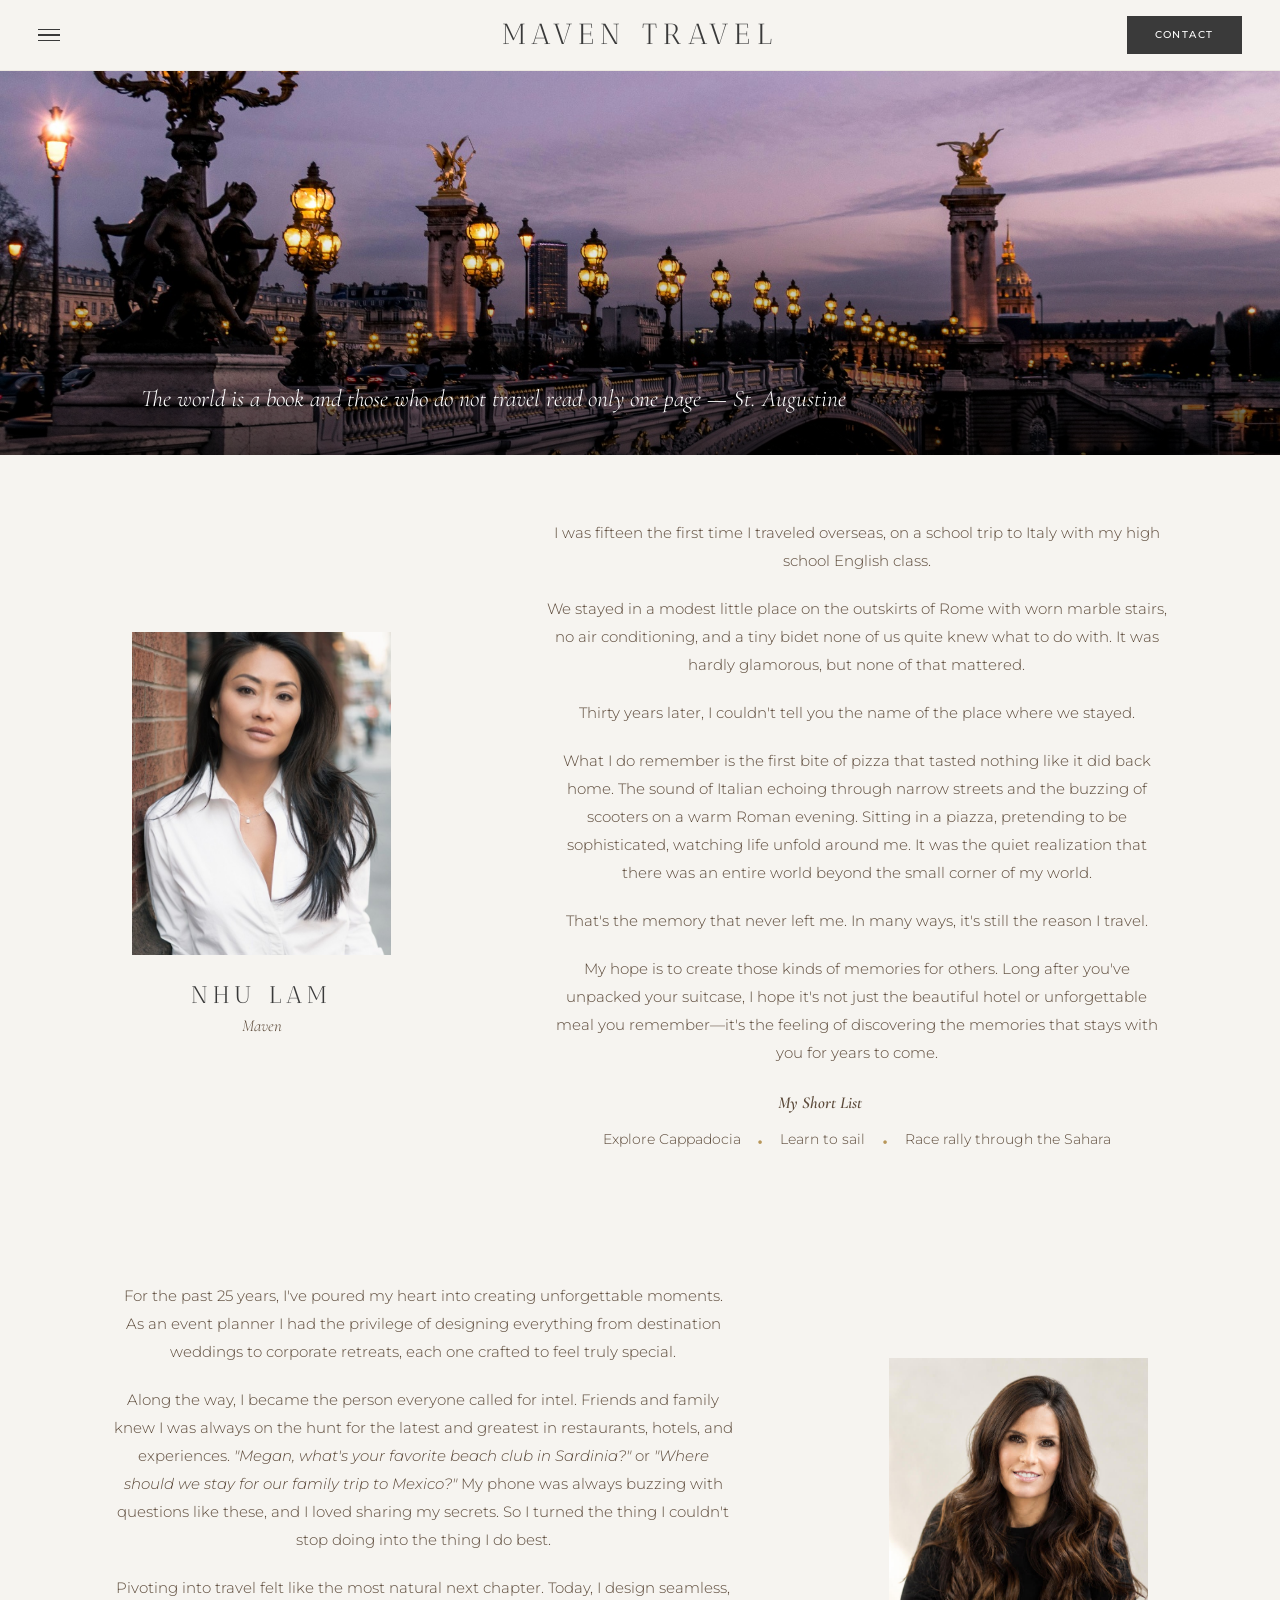
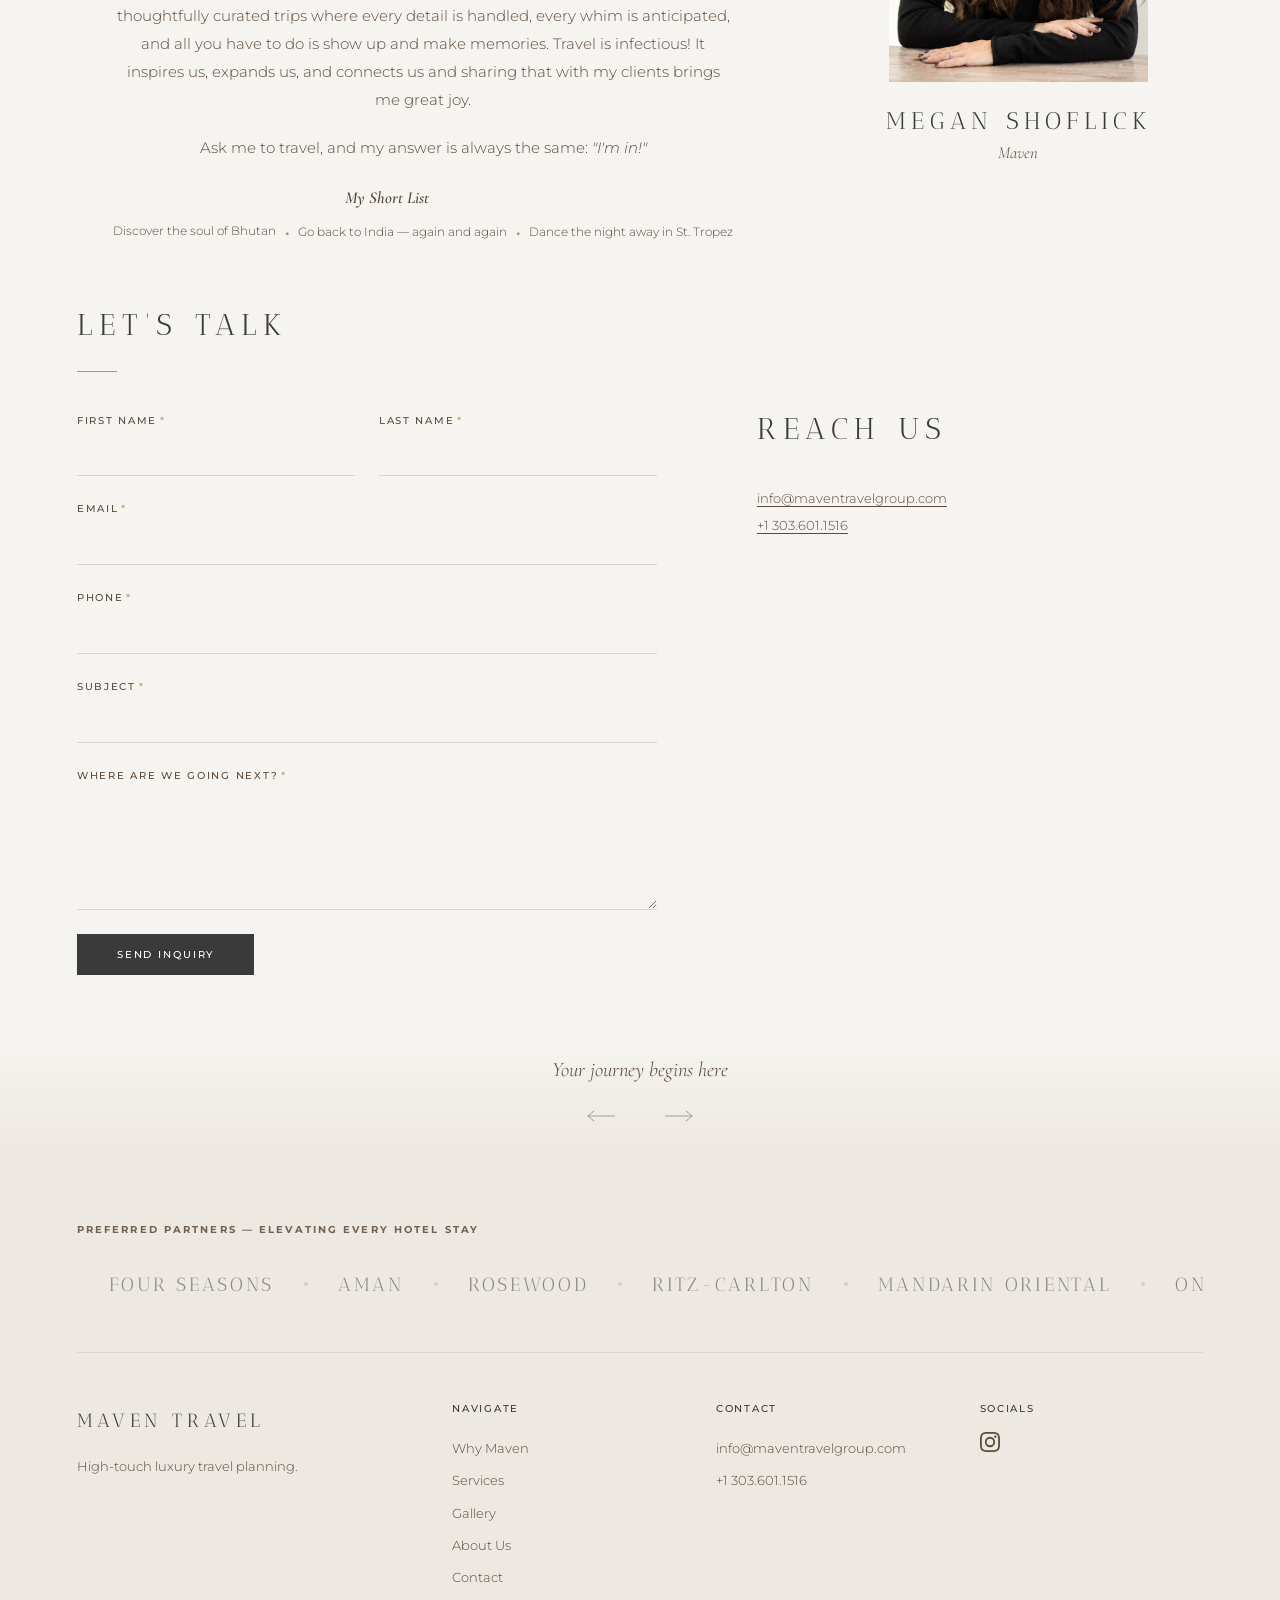
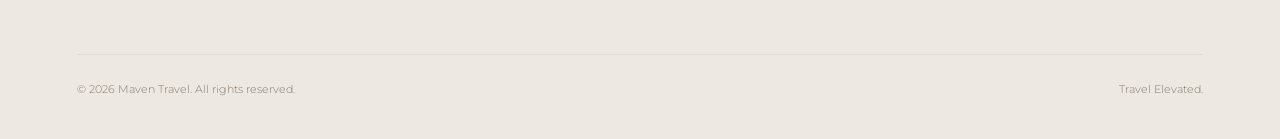
==== about.html @ 1e4d846e "Phone: drop the period after +1 (country code takes no dot): '+1 303.601.1516' Co-Authored-By: Claud" ====
<!DOCTYPE html>
<html lang="en">
<head>
    <meta charset="UTF-8">
    <meta name="viewport" content="width=device-width, initial-scale=1.0">
    <script>document.documentElement.classList.add('has-js');</script>
    <title>The Mavens Behind the Magic — Maven Travel</title>
    <meta name="description" content="Meet Nhu and Megan — the passionate travel advisors behind Maven Travel.">
    <link rel="preconnect" href="https://fonts.googleapis.com">
    <link rel="preconnect" href="https://fonts.gstatic.com" crossorigin>
    <link href="https://fonts.googleapis.com/css2?family=Antic+Didone&family=Cormorant+Garamond:ital,wght@0,300;0,400;0,500;1,300;1,400;1,600&family=Montserrat:wght@300;400;500&display=swap" rel="stylesheet">
    <link rel="stylesheet" href="assets/css/style.css">
</head>
<body>

    <!-- Header -->
    <header class="header">
        <div class="header__inner">
            <div class="header__left">
                <div class="header__menu-btn">
                    <div class="header__hamburger"><span></span><span></span><span></span></div>
                </div>
            </div>
            <a href="index.html" class="header__logo">Maven Travel</a>
            <div class="header__right">
                <a href="#contact" class="header__cta">Contact</a>
            </div>
        </div>
    </header>

    <!-- Nav Overlay -->
    <div class="nav-overlay">
        <div class="nav-overlay__panel">
            <button class="nav-overlay__close"><span>Close</span><span class="nav-overlay__close-x">&times;</span></button>
            <nav>
                <ul class="nav-overlay__list">
                    <li><a href="index.html" class="nav-overlay__link">Home</a></li>
                    <li><a href="why-maven.html" class="nav-overlay__link">Why Maven</a></li>
                    <li><a href="services.html" class="nav-overlay__link">Services</a></li>
                    <li><a href="experiences.html" class="nav-overlay__link">Gallery</a></li>
                    <li><a href="about.html" class="nav-overlay__link">About Us</a></li>
                </ul>
            </nav>
        </div>
    </div>

    <main>

        <!-- Hero -->
        <section class="hero hero--cover hero--oneline">
            <div class="hero__media">
                <img src="assets/images/paris-pont-alexandre.jpg" alt="Pont Alexandre III and its golden lamps over the Seine at dusk, Paris">
            </div>
            <div class="hero__text">
                <p class="hero__subtitle" data-reveal>The world is a book and those who do not travel read only one page — St. Augustine</p>
            </div>
        </section>

        <!-- Nhu -->
        <section class="section section--pt-tight section--pb-0">
            <div class="container">
                <div class="profile reveal">
                    <div class="profile__col">
                        <div class="profile__media">
                            <div class="profile__image">
                                <img src="assets/images/nhu-headshot.jpg" alt="Nhu Lam — Maven Travel Advisor">
                            </div>
                        </div>
                        <h2 class="profile__name">Nhu Lam</h2>
                        <p class="profile__role">Maven</p>
                    </div>
                    <div>
                        <p class="profile__bio">I was fifteen the first time I traveled overseas, on a school trip to Italy with my high school English class.</p>
                        <p class="profile__bio">We stayed in a modest little place on the outskirts of Rome with worn marble stairs, no air conditioning, and a tiny bidet none of us quite knew what to do with. It was hardly glamorous, but none of that mattered.</p>
                        <p class="profile__bio">Thirty years later, I couldn't tell you the name of the place where we stayed.</p>
                        <p class="profile__bio">What I do remember is the first bite of pizza that tasted nothing like it did back home. The sound of Italian echoing through narrow streets and the buzzing of scooters on a warm Roman evening. Sitting in a piazza, pretending to be sophisticated, watching life unfold around me. It was the quiet realization that there was an entire world beyond the small corner of my world.</p>
                        <p class="profile__bio">That's the memory that never left me. In many ways, it's still the reason I travel.</p>
                        <p class="profile__bio">My hope is to create those kinds of memories for others. Long after you've unpacked your suitcase, I hope it's not just the beautiful hotel or unforgettable meal you remember—it's the feeling of discovering the memories that stays with you for years to come.</p>
                        <p class="profile__bucket-title">My Short List</p>
                        <ul class="profile__bucket">
                            <li>Explore Cappadocia</li>
                            <li>Learn to sail</li>
                            <li>Race rally through the Sahara</li>
                        </ul>
                    </div>
                </div>
            </div>
        </section>

        <!-- Megan -->
        <section class="section section--pb-0" style="padding-top: clamp(80px, 10vw, 130px);">
            <div class="container">
                <div class="profile profile--reverse reveal">
                    <div class="profile__col">
                        <div class="profile__media">
                            <div class="profile__image">
                                <img src="assets/images/megan-headshot.jpg" alt="Megan Shoflick — Maven Travel Advisor">
                            </div>
                        </div>
                        <h2 class="profile__name">Megan Shoflick</h2>
                        <p class="profile__role">Maven</p>
                    </div>
                    <div>
                        <p class="profile__bio">For the past 25 years, I've poured my heart into creating unforgettable moments. As an event planner I had the privilege of designing everything from destination weddings to corporate retreats, each one crafted to feel truly special.</p>
                        <p class="profile__bio">Along the way, I became the person everyone called for intel. Friends and family knew I was always on the hunt for the latest and greatest in restaurants, hotels, and experiences. <em>"Megan, what's your favorite beach club in Sardinia?"</em> or <em>"Where should we stay for our family trip to Mexico?"</em> My phone was always buzzing with questions like these, and I loved sharing my secrets. So I turned the thing I couldn't stop doing into the thing I do best.</p>
                        <p class="profile__bio">Pivoting into travel felt like the most natural next chapter. Today, I design seamless, thoughtfully curated trips where every detail is handled, every whim is anticipated, and all you have to do is show up and make memories. Travel is infectious! It inspires us, expands us, and connects us and sharing that with my clients brings me great joy.</p>
                        <p class="profile__bio">Ask me to travel, and my answer is always the same: <em>"I'm in!"</em></p>
                        <p class="profile__bucket-title">My Short List</p>
                        <ul class="profile__bucket">
                            <li>Discover the soul of Bhutan</li>
                            <li>Go back to India — again and again</li>
                            <li>Dance the night away in St. Tropez</li>
                        </ul>
                    </div>
                </div>
            </div>
        </section>

        <!-- Contact — merged in from the former contact page -->
        <section class="section section--pt-tight section--pb-tight" id="contact">
            <div class="container">
                <div class="reveal mb-lg">
                    <h2 class="mb-md">Let's Talk</h2>
                    <div class="gold-bar"></div>
                </div>
                <div class="contact-layout">

                    <!-- Form -->
                    <div class="reveal">
                        <form class="form" action="https://formsubmit.co/info@maventravelgroup.com" method="POST">
                            <input type="hidden" name="_subject" value="New inquiry from maventravelgroup.com">
                            <input type="hidden" name="_template" value="table">
                            <input type="hidden" name="_captcha" value="false">
                            <input type="text" name="_honey" tabindex="-1" autocomplete="off" aria-hidden="true" style="display:none">
                            <div class="form__row">
                                <div class="form__group">
                                    <label class="form__label" for="firstName">First Name</label>
                                    <input class="form__input" type="text" id="firstName" name="firstName" required>
                                </div>
                                <div class="form__group">
                                    <label class="form__label" for="lastName">Last Name</label>
                                    <input class="form__input" type="text" id="lastName" name="lastName" required>
                                </div>
                            </div>
                            <div class="form__group">
                                <label class="form__label" for="email">Email</label>
                                <input class="form__input" type="email" id="email" name="email" required>
                            </div>
                            <div class="form__group">
                                <label class="form__label" for="phone">Phone</label>
                                <input class="form__input" type="tel" id="phone" name="phone" required>
                            </div>
                            <div class="form__group">
                                <label class="form__label" for="destination">Subject</label>
                                <input class="form__input" type="text" id="destination" name="destination" required>
                            </div>
                            <div class="form__group">
                                <label class="form__label" for="message">Where are we going next?</label>
                                <textarea class="form__textarea" id="message" name="message" rows="5" required></textarea>
                            </div>
                            <div>
                                <button type="submit" class="btn">Send Inquiry</button>
                            </div>
                        </form>
                    </div>

                    <!-- Contact Info -->
                    <div class="reveal reveal-d2">
                        <h2 class="mb-lg">Reach us</h2>

                        <div class="contact-person">
                            <p class="contact-person__detail"><a href="mailto:info@maventravelgroup.com">info@maventravelgroup.com</a></p>
                            <p class="contact-person__detail"><a href="tel:+13036011516">+1 303.601.1516</a></p>
                        </div>

                    </div>

                </div>
            </div>
        </section>

        <!-- Outro — Megan's quote as the sign-off, blended into the footer -->
        <section class="outro">
            <div class="container">
                <p class="elevated-quote reveal">Your journey begins here</p>
                <div class="page-nav">
                    <a href="experiences.html" class="prev-page" aria-label="Back to the Gallery">
                        <svg viewBox="0 0 48 24" fill="none" stroke="currentColor" stroke-width="1.25" stroke-linecap="round" stroke-linejoin="round" aria-hidden="true"><line x1="9" y1="12" x2="46" y2="12"></line><polyline points="17 5 8 12 17 19"></polyline></svg>
                    </a>
                    <a href="index.html" class="next-page" aria-label="Continue to Home">
                        <svg viewBox="0 0 48 24" fill="none" stroke="currentColor" stroke-width="1.25" stroke-linecap="round" stroke-linejoin="round" aria-hidden="true"><line x1="2" y1="12" x2="39" y2="12"></line><polyline points="31 5 40 12 31 19"></polyline></svg>
                    </a>
                </div>
            </div>
        </section>

    </main>

    <!-- Footer -->
    <footer class="footer">
        <div class="container">
            <div class="footer__partners">
                <p class="footer__partners-title">Preferred Partners — Elevating Every Hotel Stay</p>
                <div class="marquee">
                    <div class="marquee__item">Four Seasons</div>
                    <div class="marquee__item">Aman</div>
                    <div class="marquee__item">Rosewood</div>
                    <div class="marquee__item">Ritz-Carlton</div>
                    <div class="marquee__item">Mandarin Oriental</div>
                    <div class="marquee__item">One&amp;Only</div>
                    <div class="marquee__item">St. Regis</div>
                    <div class="marquee__item">Park Hyatt</div>
                    <div class="marquee__item">Belmond</div>
                    <div class="marquee__item">Six Senses</div>
                    <div class="marquee__item">Auberge</div>
                    <div class="marquee__item">Waldorf Astoria</div>
                </div>
            </div>
            <div class="footer__columns">
                <div>
                    <div class="footer__brand">Maven Travel</div>
                    <p class="footer__tagline">High-touch luxury travel planning.</p>
                </div>
                <div>
                    <h4 class="footer__col-title">Navigate</h4>
                    <a href="why-maven.html" class="footer__link">Why Maven</a>
                    <a href="services.html" class="footer__link">Services</a>
                    <a href="experiences.html" class="footer__link">Gallery</a>
                    <a href="about.html" class="footer__link">About Us</a>
                    <a href="#contact" class="footer__link">Contact</a>
                </div>
                <div>
                    <h4 class="footer__col-title">Contact</h4>
                    <a href="mailto:info@maventravelgroup.com" class="footer__link">info@maventravelgroup.com</a>
                    <a href="tel:+13036011516" class="footer__link">+1 303.601.1516</a>
                </div>
                <div>
                    <h4 class="footer__col-title">Socials</h4>
                    <div class="footer__socials">
                        <a href="https://www.instagram.com/somewhere_nhu/" class="footer__social" aria-label="Instagram" target="_blank" rel="noopener">
                            <svg viewBox="0 0 24 24" aria-hidden="true"><path d="M12 2.163c3.204 0 3.584.012 4.85.07 3.252.148 4.771 1.691 4.919 4.919.058 1.265.069 1.645.069 4.849 0 3.205-.012 3.584-.069 4.849-.149 3.225-1.664 4.771-4.919 4.919-1.266.058-1.644.07-4.85.07-3.204 0-3.584-.012-4.849-.07-3.26-.149-4.771-1.699-4.919-4.92-.058-1.265-.07-1.644-.07-4.849 0-3.204.013-3.583.07-4.849.149-3.227 1.664-4.771 4.919-4.919 1.266-.057 1.645-.069 4.849-.069zm0-2.163C8.741 0 8.332.014 7.052.072 2.695.272.273 2.69.073 7.052.014 8.333 0 8.741 0 12c0 3.259.014 3.668.072 4.948.2 4.358 2.618 6.78 6.98 6.98C8.333 23.986 8.741 24 12 24c3.259 0 3.668-.014 4.948-.072 4.354-.2 6.782-2.618 6.979-6.98.059-1.28.073-1.689.073-4.948 0-3.259-.014-3.667-.072-4.947-.196-4.354-2.617-6.78-6.979-6.98C15.668.014 15.259 0 12 0zm0 5.838a6.162 6.162 0 100 12.324 6.162 6.162 0 000-12.324zM12 16a4 4 0 110-8 4 4 0 010 8zm6.406-11.845a1.44 1.44 0 100 2.881 1.44 1.44 0 000-2.881z"/></svg>
                        </a>
                    </div>
                </div>
            </div>
            <div class="footer__bottom">
                <span>&copy; 2026 Maven Travel. All rights reserved.</span>
                <span>Travel Elevated.</span>
            </div>
        </div>
    </footer>

    <script src="assets/js/main.js"></script>
</body>
</html>
---- assets/css/style.css ----
/* ============================================
   MAVEN TRAVEL — Design System
   Aman-inspired editorial luxury
   ============================================ */

/* ----- Custom Properties ----- */

:root {
    --white:       #FFFFFF;
    --cream:       #F6F4F0;
    --beige:       #EDE8E1;
    --beige-dark:  #DDD5C8;
    --brown:       #5C4A3A;
    --dark-brown:  #3E2723;
    --deep-navy:   #1B2433;
    --black:       #3A3A3A;
    --gold:        #B8975A;
    --gold-light:  #D4B978;

    --font-display: 'Antic Didone', 'Didot', 'Georgia', serif;
    --font-heading: 'Cormorant Garamond', 'Georgia', serif;
    --font-body:    'Montserrat', 'Helvetica Neue', sans-serif;

    --container:        1200px;
    --container-narrow: 780px;
    --section-pad:      130px;

    --ease:      0.4s cubic-bezier(0.25, 0.1, 0.25, 1);
    --ease-slow: 0.8s cubic-bezier(0.25, 0.1, 0.25, 1);
}

/* ----- Reset ----- */

*, *::before, *::after { margin: 0; padding: 0; box-sizing: border-box; }

html {
    scroll-behavior: smooth;
    -webkit-font-smoothing: antialiased;
    -moz-osx-font-smoothing: grayscale;
}

body {
    font-family: var(--font-body);
    font-weight: 300;
    font-size: clamp(15px, 0.4vw + 10px, 17px);
    line-height: 1.85;
    color: var(--brown);
    background: var(--cream);
    overflow-x: hidden;
}

img  { max-width: 100%; height: auto; display: block; }
a    { text-decoration: none; color: inherit; }
ul, ol { list-style: none; }
button { font-family: inherit; cursor: pointer; border: none; background: none; }

/* ----- Typography ----- */

/* Headings are styled to match the MAVEN TRAVEL logo exactly: the display
   face (Antic Didone), weight 400, uppercase, and the logo's 0.22em tracking.
   This is the one shared stylesheet, so it applies on every page. */
h1, h2, h3, h4 {
    font-family: var(--font-display);
    font-weight: 400;
    line-height: 1.15;
    color: var(--black);
    text-transform: uppercase;
    letter-spacing: 0.22em;
}

h1 { font-size: clamp(2.6rem, 5vw, 4.5rem); }
h2 { font-size: clamp(1.6rem, 2.35vw, 2.1rem); }
h3 { font-size: clamp(1.3rem, 2vw, 1.7rem); }

h4 {
    font-family: var(--font-body);
    font-size: 0.65rem;
    font-weight: 400;
    letter-spacing: 0.22em;
    text-transform: uppercase;
    color: var(--brown);
}

p { max-width: 620px; }

/* ----- Links & Buttons ----- */

/* Aman-style text link with underline */
.link {
    font-family: var(--font-body);
    font-size: 0.8rem;
    font-weight: 400;
    color: var(--brown);
    text-decoration: underline;
    text-underline-offset: 4px;
    text-decoration-thickness: 1px;
    transition: color var(--ease);
}

.link:hover { color: var(--black); }

/* Filled button (Reserve / Contact style) */
.btn {
    display: inline-block;
    font-family: var(--font-body);
    font-size: 0.65rem;
    font-weight: 500;
    letter-spacing: 0.18em;
    text-transform: uppercase;
    padding: 14px 40px;
    background: var(--black);
    color: var(--white);
    transition: background var(--ease);
}

.btn:hover { background: var(--dark-brown); }

/* Outlined variant */
.btn--outline {
    background: transparent;
    color: var(--black);
    border: 1px solid var(--black);
}

.btn--outline:hover {
    background: var(--black);
    color: var(--white);
}

/* ----- Layout ----- */

.container {
    width: 88%;
    max-width: var(--container);
    margin: 0 auto;
}

.container--narrow {
    max-width: var(--container-narrow);
}

.section {
    padding: var(--section-pad) 0;
}

/* Tighten the gap when two sections should read as one grouped block */
.section--pb-tight { padding-bottom: 64px; }
.section--pt-tight { padding-top: 64px; }
.section--pb-0 { padding-bottom: 0; }

/* Beige-backed section for layering depth */
.section--beige {
    background: var(--beige);
}

/* White-backed section for contrast against cream */
.section--white {
    background: var(--white);
}

.text-center { text-align: center; }
.mx-auto     { margin-left: auto; margin-right: auto; }

/* ----- Section Dividers (Aman-style thin line + label) ----- */

.divider-label {
    display: flex;
    align-items: center;
    gap: 24px;
    padding: 50px 0;
}

.divider-label::before,
.divider-label::after {
    content: '';
    flex: 1;
    height: 1px;
    background: var(--beige-dark);
}

.divider-label span {
    font-family: var(--font-body);
    font-size: 0.6rem;
    font-weight: 400;
    letter-spacing: 0.25em;
    text-transform: uppercase;
    color: var(--brown);
    white-space: nowrap;
}

/* Simple thin line */
.divider-line {
    border: none;
    height: 1px;
    background: var(--beige-dark);
    margin: 0;
}

/* Small gold accent bar */
.gold-bar {
    width: 40px;
    height: 1px;
    background: var(--gold);
    margin: 28px 0;
}

.gold-bar--center {
    margin-left: auto;
    margin-right: auto;
}

/* ----- Header (Aman-style: centered logo, hamburger left, CTA right) ----- */

.header {
    position: sticky;
    top: 0;
    z-index: 1000;
    background: var(--cream);
    border-bottom: 1px solid var(--beige);
    padding: 0;
}

.header__inner {
    display: flex;
    align-items: center;
    justify-content: space-between;
    width: 94%;
    max-width: 1400px;
    margin: 0 auto;
    height: 70px;
}

.header__left {
    display: flex;
    align-items: center;
    gap: 14px;
    flex: 1;
}

.header__menu-btn {
    display: flex;
    align-items: center;
    gap: 10px;
    cursor: pointer;
    padding: 8px 0;
}

.header__hamburger {
    display: flex;
    flex-direction: column;
    gap: 4px;
    width: 22px;
}

.header__hamburger span {
    height: 1.5px;
    width: 100%;
    background: var(--black);
    transition: var(--ease);
}


.header__logo {
    font-family: var(--font-display);
    font-size: clamp(0.9rem, 2.4vw, 1.8rem);
    font-weight: 400;
    letter-spacing: 0.22em;
    text-transform: uppercase;
    color: var(--black);
    text-align: center;
    white-space: nowrap;
    flex: 1;
}

.header__right {
    display: flex;
    align-items: center;
    justify-content: flex-end;
    gap: 20px;
    flex: 1;
}

.header__cta {
    font-size: 0.6rem;
    font-weight: 500;
    letter-spacing: 0.15em;
    text-transform: uppercase;
    padding: 10px 28px;
    background: var(--black);
    color: var(--white);
    transition: background var(--ease);
}

.header__cta:hover { background: var(--dark-brown); }

/* Side-panel navigation (Aman-style) */
.nav-overlay {
    position: fixed;
    inset: 0;
    z-index: 999;
    visibility: hidden;
}

/* Dimmed backdrop */
.nav-overlay::before {
    content: '';
    position: absolute;
    inset: 0;
    background: rgba(0, 0, 0, 0.3);
    opacity: 0;
    transition: opacity 0.5s ease;
}

.nav-overlay--open::before {
    opacity: 1;
}

.nav-overlay--open {
    visibility: visible;
}

/* The panel itself */
.nav-overlay__panel {
    position: absolute;
    top: 0;
    left: 0;
    width: 480px;
    max-width: 85vw;
    height: 100%;
    background: var(--white);
    padding: 80px 60px 60px;
    display: flex;
    flex-direction: column;
    justify-content: center;
    transform: translateX(-100%);
    transition: transform 0.5s cubic-bezier(0.25, 0.1, 0.25, 1);
    overflow-y: auto;
}

.nav-overlay--open .nav-overlay__panel {
    transform: translateX(0);
}

.nav-overlay__close {
    position: absolute;
    top: 28px;
    right: 32px;
    font-size: 0.7rem;
    font-weight: 400;
    letter-spacing: 0.15em;
    text-transform: uppercase;
    color: var(--brown);
    cursor: pointer;
    display: flex;
    align-items: center;
    gap: 10px;
    z-index: 2;
}

.nav-overlay__close-x {
    font-size: 1.4rem;
    font-weight: 300;
    line-height: 1;
}

.nav-overlay__list {
    text-align: left;
    display: flex;
    flex-direction: column;
    gap: 6px;
}

.nav-overlay__link {
    font-family: var(--font-display);
    font-size: 1.5rem;
    font-weight: 400;
    color: var(--black);
    transition: color var(--ease);
    display: block;
    padding: 8px 0;
}

.nav-overlay__link:hover { color: var(--gold); }

/* ----- Hero (Aman-style: contained image, text below) ----- */

.hero {
    padding: 0;
}

/* Full-bleed: the hero image spans the whole viewport width and butts up
   against the sticky header, no side margins or top gap. The quote overlay
   below keeps its own inset, so the bottom is unchanged. */
.hero__media {
    width: 100%;
    margin: 0;
    overflow: hidden;
    aspect-ratio: 16 / 8;
    background: var(--beige);
}

.hero__media img {
    width: 100%;
    height: 100%;
    object-fit: cover;
    object-position: center;
}

.hero__text {
    text-align: right;
    padding: 50px 5% 30px;
    max-width: 1400px;
    width: 94%;
    margin: 0 auto;
}

.hero__subtitle {
    font-family: var(--font-heading);
    font-size: clamp(1.4rem, 2.5vw, 2rem);
    font-weight: 300;
    font-style: italic;
    color: var(--brown);
    max-width: 600px;
    margin-left: auto;
}

/* Inner page hero — smaller */
.hero--inner .hero__media {
    aspect-ratio: 16 / 6;
}

/* Cover hero — full image with the quote overlaid lower-left.
   Shared format so every page's front image matches the home wave shot. */
.hero--cover {
    position: relative;
}

.hero--cover .hero__media {
    position: relative;
    aspect-ratio: 10 / 3;
}

/* Home wave shot is framed up to crop the lone surfer out of the bottom */
.hero--home .hero__media img {
    object-position: center 15%;
}

/* Home hero background video — fills the frame like the cover image.
   Pulled up slightly so the bottom edge (and any source watermark) crops away. */
.hero__video {
    width: 100%;
    height: 100%;
    object-fit: cover;
    object-position: center 40%;
    display: block;
}

/* "MAVEN" wordmark centered over the video, fading in → holding → fading out
   to reveal the typed quote underneath */
.hero__intro {
    position: absolute;
    inset: 0;
    display: flex;
    align-items: center;
    justify-content: center;
    z-index: 3;
    pointer-events: none;
}

.hero__intro span {
    font-family: var(--font-display);
    color: var(--white);
    font-size: clamp(2.4rem, 9vw, 8rem);
    letter-spacing: 0.34em;
    padding-left: 0.34em;
    text-shadow: 0 2px 40px rgba(0, 0, 0, 0.55);
    animation: hero-intro 2.9s ease forwards;
}

@keyframes hero-intro {
    0%   { opacity: 0; letter-spacing: 0.6em; }
    20%  { opacity: 1; letter-spacing: 0.34em; }
    62%  { opacity: 1; letter-spacing: 0.34em; }
    100% { opacity: 0; letter-spacing: 0.30em; }
}

@media (prefers-reduced-motion: reduce) {
    .hero__intro { display: none; }
}

/* Warm golden grade — harmonizes a cool hero image with the sunset tones below it */
.hero--warm .hero__media img {
    filter: sepia(0.34) saturate(1.22) brightness(1.05) contrast(1.02) hue-rotate(-8deg);
}

.hero--warm .hero__media::before {
    content: '';
    position: absolute;
    inset: 0;
    z-index: 1;
    pointer-events: none;
    background: linear-gradient(to top, rgba(150, 92, 40, 0.30), rgba(214, 158, 96, 0.18));
}

/* Gradient that deepens toward the bottom so the quote rests in a calm,
   darker band instead of competing with a busy image */
.hero--cover .hero__media::after {
    content: '';
    position: absolute;
    inset: 0;
    background: linear-gradient(to top, rgba(0, 0, 0, 0.72) 0%, rgba(0, 0, 0, 0.34) 30%, rgba(0, 0, 0, 0) 62%);
    pointer-events: none;
}

/* Quote overlaid lower-left — italic, no quote marks, like Maven speaking to you */
.hero--cover .hero__text {
    position: absolute;
    left: 50%;
    bottom: 0;
    transform: translateX(-50%);
    width: 88%;
    max-width: var(--container);
    padding: 0 5% 34px;
    text-align: left;
    z-index: 2;
}

.hero--cover .hero__subtitle {
    color: var(--white);
    margin-left: 0;
    text-shadow: 0 1px 18px rgba(0, 0, 0, 0.45);
}

/* Longer quotes that stay on a single line, scaling with the viewport so they
   never wrap (no clamp floor) — wins over the mobile subtitle rule via specificity */
.hero--cover.hero--oneline .hero__subtitle {
    max-width: none;
    white-space: nowrap;
    font-size: min(1.85vw, 1.85rem);
}

/* Hero quote reveal — a wide feathered gradient sweeps across the line once,
   left to right, and the words emerge out of it. No glyphs, no words, no steps:
   the only thing animating is a single mask position, so the motion is calm and
   continuous rather than mechanical.

   The mask image is 3x the element's width. Its left third is opaque, then it
   feathers to transparent over the next 20%. Sliding it from 100% to 0% carries
   that soft edge across the text exactly once — starting fully hidden, ending
   fully opaque.

   width: fit-content is load-bearing. The paragraph is a block, so without it the
   mask would span the full column while the text occupies only part of it, and
   the sweep would finish before it reached the last word.

   The hidden start state is gated on .has-js, set by an inline <head> script
   before first paint — NOT applied by the deferred main.js. If it were added
   later, the browser would paint the full quote and then hide it: the "flash,
   disappear, reappear" seen on every page load. With JS off entirely, .has-js is
   never set, the mask never applies, and the quote simply shows — the right
   fallback. main.js only sets the per-line duration (--reveal-dur) and adds
   .is-revealed to start the sweep. */
.has-js .hero__subtitle[data-reveal] {
    width: fit-content;
    -webkit-mask-image: linear-gradient(90deg, #000 0%, #000 33.333%, rgba(0, 0, 0, 0) 40%, rgba(0, 0, 0, 0) 100%);
            mask-image: linear-gradient(90deg, #000 0%, #000 33.333%, rgba(0, 0, 0, 0) 40%, rgba(0, 0, 0, 0) 100%);
    -webkit-mask-size: 300% 100%;
            mask-size: 300% 100%;
    -webkit-mask-repeat: no-repeat;
            mask-repeat: no-repeat;
    -webkit-mask-position: 100% 0;
            mask-position: 100% 0;
    transition: -webkit-mask-position var(--reveal-dur, 3500ms) linear,
                        mask-position var(--reveal-dur, 3500ms) linear;
}

.has-js .hero__subtitle[data-reveal].is-revealed {
    -webkit-mask-position: 0 0;
            mask-position: 0 0;
}

/* Reduced motion: no sweep — the quote is simply present. */
@media (prefers-reduced-motion: reduce) {
    .has-js .hero__subtitle[data-reveal] {
        -webkit-mask-image: none;
                mask-image: none;
    }
}

/* ----- Content Block (text + image, Aman asymmetric layout) ----- */

.content-block {
    display: grid;
    grid-template-columns: 1fr 1fr;
    gap: 80px;
    align-items: center;
}

.content-block--reverse {
    direction: rtl;
}

.content-block--reverse > * {
    direction: ltr;
}

/* Text column within content block */
.content-block__text h2 { margin-bottom: 16px; }
.content-block__text p  { margin-bottom: 20px; }

.content-block__links {
    display: flex;
    gap: 40px;
    margin-top: 32px;
}

/* ----- Unified Image Frames ----- */

.img-frame {
    overflow: hidden;
    background: var(--beige);
}

.img-frame img {
    width: 100%;
    height: 100%;
    object-fit: cover;
    object-position: center;
    transition: transform var(--ease-slow);
}

.img-frame:hover img { transform: scale(1.03); }

.img-frame--portrait  { aspect-ratio: 3 / 4; }
.img-frame--landscape { aspect-ratio: 4 / 3; }
.img-frame--wide      { aspect-ratio: 16 / 9; }
.img-frame--square    { aspect-ratio: 1 / 1; }

/* ----- Image Row (Aman-style: 2 or 3 equal images in a row) ----- */

.image-row {
    display: grid;
    gap: 20px;
}

.image-row--2 { grid-template-columns: 1fr 1fr; }
.image-row--3 { grid-template-columns: 1fr 1fr 1fr; }

.image-row .img-frame { aspect-ratio: 4 / 5; }

/* ----- Experience Cards (Aman-style: white card on beige) ----- */

.experience-grid {
    display: grid;
    grid-template-columns: repeat(3, 1fr);
    gap: clamp(10px, 1.6vw, 28px);
}
/* Always 3 across on desktop; step down so phones/tablets aren't cramped. */
@media (max-width: 760px) {
    .experience-grid { grid-template-columns: repeat(2, 1fr); }
}
@media (max-width: 480px) {
    .experience-grid { grid-template-columns: 1fr; }
}

.experience-card {
    display: flex;
    flex-direction: column;
}

.experience-card__image {
    overflow: hidden;
    aspect-ratio: 1 / 1;
    background: var(--beige);
}

.experience-card__image img {
    width: 100%;
    height: 100%;
    object-fit: cover;
    object-position: center;
    transition: transform var(--ease-slow);
}

.experience-card:hover .experience-card__image img {
    transform: scale(1.03);
}

.experience-card__body {
    flex: 1 1 auto;
    display: flex;
    flex-direction: column;
    padding: clamp(14px, 1.6vw, 20px) 0 0;
}

/* Gold kicker — same treatment as the services "Custom Itinerary Planning" title */
/* Descriptive line — same italic serif as the services "Custom Itinerary Planning" */
.experience-card__subtitle {
    font-family: var(--font-heading);
    font-style: italic;
    font-weight: 300;
    font-size: clamp(0.92rem, 1.05vw, 1.05rem);
    letter-spacing: normal;
    text-transform: none;
    color: var(--brown);
    line-height: 1.45;
    order: 2;
    margin-top: 6px;
}

/* Title — bold serif, tucked just under the descriptive line */
.experience-card__title {
    font-family: var(--font-heading);
    font-size: clamp(1.05rem, 1.5vw, 1.32rem);
    font-weight: 600;
    letter-spacing: 0.1em;
    color: var(--black);
    line-height: 1.25;
    order: 1;
}

/* ----- Destination Grid (Aman-style: image tiles with name) ----- */

.dest-grid {
    display: grid;
    grid-template-columns: repeat(4, 1fr);
    gap: 20px;
}

.dest-tile {
    position: relative;
    overflow: hidden;
    aspect-ratio: 4 / 3;
    background: var(--beige);
}

.dest-tile img {
    width: 100%;
    height: 100%;
    object-fit: cover;
    object-position: center;
    transition: transform var(--ease-slow);
}

.dest-tile:hover img { transform: scale(1.03); }

.dest-tile__name {
    position: absolute;
    bottom: 0;
    left: 0;
    right: 0;
    padding: 16px 18px;
    background: linear-gradient(to top, rgba(0,0,0,0.5), transparent);
    font-family: var(--font-display);
    font-size: 0.95rem;
    letter-spacing: 0.04em;
    color: var(--white);
}

/* ----- Destinations Marquee (horizontal "moving road") ----- */

.dest-marquee {
    overflow: hidden;
    width: 100%;
    padding: 30px 0;
}

.dest-marquee__track {
    display: flex;
    width: max-content;
    animation: dest-scroll 60s linear infinite;
}

.dest-marquee:hover .dest-marquee__track {
    animation-play-state: paused;
}

/* Per-tile margin (not flex gap) keeps the -50% loop perfectly seamless */
.dest-marquee .dest-tile {
    flex: 0 0 auto;
    width: clamp(220px, 24vw, 340px);
    margin-right: 20px;
    aspect-ratio: 4 / 3;
    transition: transform var(--ease), box-shadow var(--ease);
}

.dest-marquee .dest-tile:hover {
    transform: translateY(-6px) scale(1.03);
    box-shadow: 0 24px 46px -24px rgba(62, 39, 35, 0.40);
    z-index: 2;
}

@keyframes dest-scroll {
    from { transform: translateX(0); }
    to   { transform: translateX(-50%); }
}

@media (prefers-reduced-motion: reduce) {
    .dest-marquee__track { animation: none; }
}

/* ----- Service Tiers (white cards on beige) ----- */

.service-tier {
    padding: 40px 44px;
    background: var(--white);
    margin-bottom: 20px;
}

.service-tier:last-child { margin-bottom: 0; }

.service-tier__header {
    display: flex;
    justify-content: space-between;
    align-items: baseline;
    margin-bottom: 16px;
}

.service-tier__name {
    font-family: var(--font-display);
    font-size: clamp(1.45rem, 2.4vw, 1.8rem);
    color: var(--black);
}

.service-tier__price {
    font-size: 0.65rem;
    letter-spacing: 0.2em;
    text-transform: uppercase;
    color: var(--gold);
}

.service-tier__desc {
    margin-bottom: 24px;
}

.service-tier__list li {
    padding: 5px 0;
    padding-left: 16px;
    position: relative;
    font-size: 0.9rem;
}

.service-tier__list li::before {
    content: '—';
    position: absolute;
    left: 0;
    color: var(--gold);
}

/* ----- What to Expect (feature list) ----- */

.feature-list {
    display: grid;
    grid-template-columns: 1fr 1fr;
    gap: 24px 60px;
}

.feature-list__item {
    padding: 16px 0;
    border-bottom: 1px solid var(--beige-dark);
    font-size: 0.9rem;
}

/* ----- Profile / About ----- */

.profile {
    display: grid;
    grid-template-columns: 0.8fr 1.5fr;
    gap: clamp(40px, 5vw, 72px);
    align-items: center;
    text-align: center;
}

.profile--reverse { direction: rtl; }
.profile--reverse > * { direction: ltr; }

.profile__media {
    position: relative;
    overflow: hidden;
    background: var(--beige);
    aspect-ratio: 4 / 5;
    width: 70%;
    margin-left: auto;
    margin-right: auto;
}

.profile__image {
    position: absolute;
    inset: 0;
    overflow: hidden;
}

.profile__image img {
    width: 100%;
    height: 100%;
    object-fit: cover;
    object-position: center;
    transition: transform var(--ease-slow);
}

.profile__image:hover img { transform: scale(1.03); }

.profile__name {
    font-family: var(--font-display);
    font-size: clamp(1.6rem, 2.6vw, 2rem);
    color: var(--black);
    margin-bottom: 4px;
}

.profile__role {
    font-family: var(--font-heading);
    font-style: italic;
    font-weight: 300;
    font-size: 1.05rem;
    letter-spacing: normal;
    text-transform: none;
    color: var(--brown);
    margin-bottom: 28px;
}

/* Name + role sit under the photo as a caption; body copy aligns to the photo top */
.profile__col .profile__name {
    font-size: clamp(1.2rem, 1.9vw, 1.5rem);
    margin-top: clamp(18px, 2vw, 26px);
    margin-bottom: 2px;
}

.profile__col .profile__role { margin-bottom: 0; }

.profile__col .gold-bar { margin: 16px 0 0; }

.profile__bio {
    max-width: 620px;
    margin: 0 auto 20px;
}

.profile__quote {
    font-family: var(--font-heading);
    font-style: italic;
    font-size: clamp(1rem, 1.5vw, 1.15rem);
    color: var(--black);
    padding-left: 20px;
    border-left: 1px solid var(--gold);
    margin: 28px 0;
}

.profile__quote cite {
    display: block;
    margin-top: 10px;
    font-size: 0.6rem;
    letter-spacing: 0.15em;
    text-transform: uppercase;
    font-style: normal;
    color: var(--gold);
}

.profile__bucket-title {
    font-family: var(--font-heading);
    font-style: italic;
    font-weight: 600;
    font-size: 1.05rem;
    letter-spacing: normal;
    text-transform: none;
    color: var(--brown);
    margin-bottom: 8px;
}

/* My Short List — clean hairline-divided items, no bullets */
.profile__bucket {
    display: flex;
    flex-wrap: wrap;
    align-items: baseline;
    justify-content: center;
    list-style: none;
}
.profile__bucket li {
    font-size: 0.9rem;
}
.profile__bucket li:not(:first-child)::before {
    content: '•';
    margin: 0 0.55em;
    color: var(--gold);
    font-size: 2em;
    line-height: 1;
    vertical-align: middle;
}

.profile__bucket li:last-child {
    border-bottom: none;
}

/* Megan's short list is the longest — keep it on one line on desktop by easing
   the type down and tightening the bullet spacing; it still wraps on mobile. */
@media (min-width: 769px) {
    .profile--reverse .profile__bucket {
        flex-wrap: nowrap;
    }
    .profile--reverse .profile__bucket li {
        white-space: nowrap;
        font-size: clamp(0.55rem, 0.9vw, 0.8rem);
    }
    .profile--reverse .profile__bucket li:not(:first-child)::before {
        margin: 0 0.35em;
    }
}

/* ----- Contact ----- */

/* Land the contact section below the sticky header when jumped/scrolled to */
#contact { scroll-margin-top: 90px; }

.contact-layout {
    display: grid;
    grid-template-columns: 1.3fr 1fr;
    gap: 100px;
    align-items: start;
}

.form { display: grid; gap: 24px; }

.form__group { display: flex; flex-direction: column; gap: 6px; }

.form__label {
    font-size: 0.6rem;
    font-weight: 500;
    letter-spacing: 0.18em;
    text-transform: uppercase;
    color: var(--brown);
}
/* Every field is required — mark each label so it doesn't read as optional. */
.form__label::after {
    content: '*';
    margin-left: 0.3em;
    color: var(--gold);
}

.form__input,
.form__textarea {
    font-family: var(--font-body);
    font-size: 0.85rem;
    font-weight: 300;
    padding: 12px 0;
    border: none;
    border-bottom: 1px solid var(--beige-dark);
    background: transparent;
    color: var(--black);
    outline: none;
    transition: border-color var(--ease);
}

.form__input:focus,
.form__textarea:focus { border-bottom-color: var(--gold); }

.form__textarea { resize: vertical; min-height: 120px; }

.form__row { display: grid; grid-template-columns: 1fr 1fr; gap: 24px; }

.contact-person { margin-bottom: 36px; }

.contact-person__name {
    font-family: var(--font-display);
    font-size: clamp(1.2rem, 1.9vw, 1.4rem);
    color: var(--black);
    margin-bottom: 8px;
}

.contact-person__detail {
    font-size: 0.82rem;
    margin-bottom: 3px;
}

.contact-person__detail a {
    text-decoration: underline;
    text-underline-offset: 3px;
    text-decoration-thickness: 1px;
    transition: color var(--ease);
}

.contact-person__detail a:hover { color: var(--gold); }

/* ----- Partner Marquee ----- */

.marquee-wrap {
    padding: 60px 0;
    background: var(--cream);
    overflow: hidden;
}

.marquee-wrap__title {
    text-align: center;
    font-size: 0.6rem;
    letter-spacing: 0.22em;
    text-transform: uppercase;
    color: var(--brown);
    opacity: 0.7;
    margin-bottom: 36px;
}

.marquee {
    display: flex;
    align-items: center;
    animation: marquee 50s linear infinite;
    width: max-content;
}

.marquee:hover { animation-play-state: paused; }

.marquee__item {
    flex-shrink: 0;
    display: flex;
    align-items: center;
    gap: 14px;
    padding: 0 32px;
    font-family: var(--font-display);
    font-size: 1.2rem;
    letter-spacing: 0.14em;
    text-transform: uppercase;
    color: var(--black);
    opacity: 0.55;
    transition: opacity var(--ease);
    position: relative;
}

.marquee__item::after {
    content: '';
    width: 4px;
    height: 4px;
    border-radius: 50%;
    background: var(--gold);
    opacity: 0.6;
    position: absolute;
    right: -2px;
    top: 50%;
    transform: translateY(-50%);
}

.marquee__item:hover { opacity: 1; }

@keyframes marquee {
    0%   { transform: translateX(0); }
    100% { transform: translateX(-50%); }
}

/* ----- Footer (Aman-style: cream bg, multi-column) ----- */

.footer {
    background: var(--beige);
    padding: 70px 0 40px;
}

/* Get Inspired bar */
.footer__inspire {
    display: flex;
    align-items: center;
    justify-content: space-between;
    gap: 40px;
    padding-bottom: 50px;
    margin-bottom: 50px;
    border-bottom: 1px solid var(--beige-dark);
}

.footer__inspire-heading {
    font-family: var(--font-display);
    font-size: 1.5rem;
    color: var(--black);
    white-space: nowrap;
}

.footer__inspire-text {
    font-size: 0.82rem;
    max-width: 500px;
    flex: 1;
}

/* Footer preferred-partners carousel (replaces the Get Inspired bar) */
.footer__partners {
    padding-bottom: 50px;
    margin-bottom: 50px;
    border-bottom: 1px solid var(--beige-dark);
    overflow: hidden;
}

.footer__partners-title {
    text-align: left;
    font-size: 0.6rem;
    font-weight: 700;
    letter-spacing: 0.22em;
    text-transform: uppercase;
    color: var(--brown);
    opacity: 0.85;
    margin-bottom: 28px;
}

/* Footer columns */
.footer__columns {
    display: grid;
    grid-template-columns: 1.5fr 1fr 1fr 1fr;
    gap: 40px;
    margin-bottom: 60px;
}

.footer__brand {
    font-family: var(--font-display);
    font-size: clamp(1.05rem, 1.6vw, 1.2rem);
    letter-spacing: 0.24em;
    text-transform: uppercase;
    color: var(--black);
    margin-bottom: 16px;
}

.footer__tagline {
    font-size: 0.82rem;
    max-width: 280px;
    line-height: 1.7;
}

.footer__col-title {
    font-size: 0.6rem;
    font-weight: 500;
    letter-spacing: 0.18em;
    text-transform: uppercase;
    color: var(--black);
    margin-bottom: 18px;
}

.footer__link {
    display: block;
    font-size: 0.82rem;
    padding: 4px 0;
    transition: color var(--ease);
}

.footer__link:hover { color: var(--gold); }

.footer__socials {
    display: flex;
    gap: 16px;
    margin-top: 2px;
}

.footer__social {
    display: inline-flex;
    color: var(--brown);
    transition: color var(--ease);
}

.footer__social:hover { color: var(--gold); }

.footer__social svg {
    width: 20px;
    height: 20px;
    fill: currentColor;
    display: block;
}

.footer__bottom {
    border-top: 1px solid var(--beige-dark);
    padding-top: 24px;
    display: flex;
    justify-content: space-between;
    align-items: center;
    font-size: 0.7rem;
    color: var(--brown);
    opacity: 0.7;
}

/* ----- Full-bleed Banner (edge-to-edge image with centered overlaid text) ----- */

.banner {
    position: relative;
    width: 88%;
    max-width: var(--container);
    margin: 0 auto;
    overflow: hidden;
    aspect-ratio: 21 / 9;
    background: var(--beige);
}

.banner img {
    width: 100%;
    height: 100%;
    object-fit: cover;
    object-position: center;
}

/* Same deepening gradient as the hero so the lower-left quote stays legible */
.banner::after {
    content: '';
    position: absolute;
    inset: 0;
    background: linear-gradient(to top, rgba(0, 0, 0, 0.72) 0%, rgba(0, 0, 0, 0.34) 30%, rgba(0, 0, 0, 0) 62%);
    pointer-events: none;
}

/* Quote overlaid lower-left, matching the hero quote style exactly */
.banner__text {
    position: absolute;
    left: 0;
    right: 0;
    bottom: 0;
    z-index: 2;
    padding: 0 5% 34px;
    text-align: left;
}

.banner__quote,
.banner__signoff {
    font-family: var(--font-heading);
    font-size: clamp(1.4rem, 2.5vw, 2rem);
    font-weight: 300;
    font-style: italic;
    line-height: 1.3;
    color: var(--white);
    max-width: 600px;
    text-shadow: 0 1px 18px rgba(0, 0, 0, 0.45);
}

.banner__label {
    display: block;
    font-family: var(--font-body);
    font-size: 0.65rem;
    font-weight: 500;
    font-style: normal;
    letter-spacing: 0.25em;
    text-transform: uppercase;
    color: var(--gold-light);
    margin-bottom: 12px;
}

/* Supporting line given presence as a centered serif statement (not an orphan) */
.statement {
    font-family: var(--font-heading);
    font-size: clamp(1.3rem, 2.2vw, 1.7rem);
    font-weight: 300;
    line-height: 1.45;
    color: var(--black);
    max-width: 680px;
    margin: 0 auto;
}

/* ----- Welcome Split (text column + tall dusk image) ----- */

.welcome-split {
    display: grid;
    grid-template-columns: 1fr 1fr;
    gap: 80px;
    align-items: stretch;
}

.welcome-split__text {
    display: flex;
    flex-direction: column;
    justify-content: center;
    text-align: left;
}

.welcome-split__text > * { margin: 0; }
.welcome-split__text h2 { margin-bottom: 4px; }
.welcome-split__text > * + * { margin-top: 46px; }
.welcome-split__text .gold-bar { margin-top: 16px; }
/* Tighter gap between consecutive paragraphs (the 46px above is kept for the
   heading/gold-bar-to-body separation). */
.welcome-split__text p + p { margin-top: 28px; }

/* Soft maven definition under the Welcome heading — a light italic gloss,
   smaller and airier than the body copy so it reads as a delicate aside
   rather than a statement. Muted so it sits quietly beneath the heading. */
.welcome-split__definition {
    font-family: var(--font-heading);
    font-size: clamp(0.98rem, 1.35vw, 1.15rem);
    font-style: italic;
    font-weight: 600;
    line-height: 1.85;
    color: var(--brown);
    max-width: 32em;
}

.welcome-split__text .welcome-split__definition { margin-top: 20px; }

/* Longer gold accent — used under the intro headings on Home and Why Maven */
.gold-bar--long { width: 72px; }

/* Keep "Welcome to Maven Travel" on one line inside the left column: scale the
   heading to the column width and trim its tracking so it never wraps. Two-column
   layout only — on mobile it's full width and keeps the normal heading size. */
@media (min-width: 769px) {
    .welcome-heading {
        white-space: nowrap;
        letter-spacing: 0.08em;
        font-size: min(2.1rem, 2.35vw);
    }
    /* A longer intro heading keeps the same size and tracking but may wrap to
       two lines rather than clip. */
    .welcome-heading--wrap {
        white-space: normal;
    }
    /* Slightly larger intro heading — services "How We Make Magic". Still one
       line; scoped so the longer home-page heading isn't pushed to overflow. */
    .welcome-heading--lg {
        font-size: min(2.45rem, 2.75vw);
    }
}

/* Destinations heading: force a single line inside the narrow scroller column
   by scaling it down to the column width (the other intro headings wrap). */
.welcome-heading--oneline {
    white-space: nowrap;
    font-size: clamp(0.95rem, 1.8vw, 1.4rem);
    letter-spacing: 0.03em;
}

/* The defined word as a small, tracked kicker — the site's own refined label
   treatment (body face, uppercase, letter-spaced) rather than a heavy upright
   headword, so "Maven" whispers the term instead of announcing it. */
.welcome-split__term {
    font-family: var(--font-heading);
    font-style: italic;
    font-weight: 600;
    letter-spacing: normal;
    text-transform: none;
    color: var(--brown);
}

/* Welcome intro — heading + definition, left-aligned full-width above the content */
.welcome-intro {
    text-align: left;
    margin-bottom: clamp(50px, 6vw, 82px);
}

.welcome-intro h2 {
    margin-bottom: 22px;
}

.welcome-intro .welcome-split__definition {
    max-width: 42em;
}

.welcome-intro .gold-bar {
    margin: 34px 0 0;
}

/* Outro — a calm cream→beige band that dissolves the body/footer edge into one
   soft gradient, with the sign-off quote resting in the blend so the boundary
   reads as a seamless transition rather than a hard color change. The gradient
   starts at the body's cream and ends at the footer's beige, so both edges of
   the band are invisible. */
.outro {
    background: linear-gradient(to bottom, var(--cream), var(--beige));
    padding: clamp(8px, 1.2vw, 16px) 0 clamp(16px, 2vw, 26px);
    text-align: center;
}

/* Text-less "next page" indicator — a slim line + chevron (no circle) that
   carries the visitor onward to the next page in the site's flow. */
.page-nav {
    display: flex;
    justify-content: center;
    align-items: center;
    gap: clamp(28px, 4vw, 48px);
    margin-top: clamp(14px, 2vw, 22px);
}
.prev-page, .next-page {
    display: inline-block;
    color: var(--brown);
    opacity: 0.55;
    transition: opacity var(--ease), transform var(--ease);
}
.prev-page svg, .next-page svg { display: block; width: 34px; height: 18px; }
.prev-page:hover { opacity: 1; transform: translateX(-5px); }
.next-page:hover { opacity: 1; transform: translateX(5px); }

/* Elegant sign-off quote — italic serif centered under a faded gold hairline.
   Shared by the home outro and the why-maven section close so they match. */
.elevated-quote {
    font-family: var(--font-heading);
    font-style: italic;
    font-weight: 300;
    font-size: clamp(1.12rem, 1.6vw, 1.35rem);
    line-height: 1.5;
    color: var(--brown);
    max-width: 32em;
    margin-left: auto;
    margin-right: auto;
    text-align: center;
}

/* One-line variant for a long sign-off: no max-width, no wrap, font scales
   with the viewport so it always fits. Falls back to wrapping on phones,
   where one line would be unreadably small. */
.elevated-quote--oneline {
    max-width: none;
    white-space: nowrap;
    font-size: min(1.35rem, 1.7vw);
}

@media (max-width: 768px) {
    .elevated-quote--oneline {
        white-space: normal;
        max-width: 24em;
        font-size: clamp(1rem, 4vw, 1.2rem);
    }
}

/* Inline emphasis — same font, size and color as the surrounding copy, just italic */
.text-accent {
    font-style: italic;
}

/* Quotes as elegant italic pull-lines between the paragraphs */
.welcome-split__quote {
    font-family: var(--font-heading);
    font-size: clamp(1.4rem, 2.2vw, 1.9rem);
    font-style: italic;
    font-weight: 300;
    line-height: 1.35;
    color: var(--black);
}

/* Image is absolutely filled so it crops to exactly the text column's height */
.welcome-split__img {
    position: relative;
    overflow: hidden;
    background: var(--beige);
    /* Fixed portrait crop (site's 4/5 image language) so the framing stays put
       at any window width instead of shifting with the text column's height. */
    aspect-ratio: 4 / 5;
}

.welcome-split__img img {
    position: absolute;
    inset: 0;
    width: 100%;
    height: 100%;
    object-fit: cover;
}

/* Reversed split — image on the left (used to alternate sides down a page) */
.welcome-split--reverse .welcome-split__img { order: -1; }

/* Services split titles — the small gold kicker style, like the MAVEN term on home */
.split-title {
    font-family: var(--font-heading);
    font-style: italic;
    font-weight: 600;
    text-transform: none;
    letter-spacing: normal;
    font-size: clamp(1.18rem, 1.6vw, 1.45rem);
    color: var(--brown);
}

/* Tighten the kicker to the heading above and the copy below */
.welcome-split__text h2 + .split-title { margin-top: 16px; }
.welcome-split__text .split-title + p { margin-top: 14px; }

/* Services blocks: larger body copy + kicker so the text fills the tall image
   height and leaves less empty space beside it. */
.welcome-split--lg .welcome-split__text p {
    font-size: clamp(1.1rem, 0.5vw + 0.9rem, 1.25rem);
    line-height: 1.9;
}
.welcome-split--lg .split-title {
    font-size: clamp(1.4rem, 1.9vw, 1.75rem);
}

/* ----- Service Tiers (side-by-side) ----- */

.tiers {
    display: grid;
    grid-template-columns: 1fr 1fr;
    gap: 40px;
    align-items: stretch;
}

.tier {
    background: var(--white);
    box-shadow: 0 28px 55px -30px rgba(62, 39, 35, 0.30), 0 8px 18px -12px rgba(62, 39, 35, 0.10);
    padding: 50px 46px;
    display: flex;
    flex-direction: column;
    transition: transform var(--ease), box-shadow var(--ease);
}

/* Hover lift — tile rises and grows slightly as the shadow deepens */
.tier:hover {
    transform: translateY(-8px) scale(1.02);
    box-shadow: 0 46px 84px -28px rgba(62, 39, 35, 0.46), 0 18px 36px -14px rgba(62, 39, 35, 0.18);
}

@media (prefers-reduced-motion: reduce) {
    .tier { transition: none; }
    .tier:hover { transform: none; }
}

.tier__header {
    display: flex;
    justify-content: space-between;
    align-items: baseline;
    gap: 16px;
}

.tier__name {
    font-family: var(--font-display);
    font-size: clamp(1.45rem, 2.4vw, 1.8rem);
    color: var(--black);
}

.tier__price {
    font-size: 0.65rem;
    letter-spacing: 0.2em;
    text-transform: uppercase;
    color: var(--gold);
    white-space: nowrap;
}

.tier .gold-bar { margin: 22px 0 26px; }

/* Gold-dash list — shared by the tiers and What to Expect */
.dash-list {
    display: flex;
    flex-direction: column;
    gap: 18px;
}

.dash-list li {
    font-size: 0.92rem;
    line-height: 1.7;
    color: var(--black);
}

/* ----- Services — white placeholder box for a split image until a photo is added.
   Drop the photo in as <img> inside the .welcome-split__img and remove the
   --placeholder modifier. ----- */
.welcome-split__img--placeholder {
    background: var(--white);
    border: 1px solid var(--beige-dark);
}

/* ----- What to Expect — intro on the left, horizontal card scroller on the right ----- */

.expect-showcase {
    display: block;
}
/* Heading sits top-left above a full-width scroller + scrollbar. */
.expect-showcase .welcome-heading {
    margin-bottom: clamp(20px, 2.5vw, 34px);
}

/* min-width: 0 lets the scroller stay within its grid column and scroll
   internally instead of stretching the page. */
.expect-showcase__right {
    min-width: 0;
}

/* "Been there / done that" & "What to expect" — one word per line, right-
   aligned, a tight vertical stack that the grid centers vertically beside the
   scroller (vertically centered, horizontally right). */
.dest-heading {
    display: flex;
    flex-direction: column;
    align-items: flex-end;
    text-align: right;
    line-height: 1.2;
    gap: 0.55em;
    letter-spacing: 0.12em;
}

.expect-showcase__scroller {
    display: flex;
    gap: clamp(20px, 2vw, 32px);
    overflow-x: auto;
    scroll-snap-type: x proximity;
    /* Native scrollbar hidden — replaced by the custom clickable line below. */
    scrollbar-width: none;
}

.expect-showcase__scroller::-webkit-scrollbar { display: none; }

/* Custom scrollbar — a thin light track with a darker segment you click or drag.
   Width/position of the thumb are driven by JS from the scroll state. */
.expect-scrollbar {
    position: relative;
    height: 1px;
    margin-top: clamp(20px, 2vw, 30px);
    background: var(--beige-dark);
    cursor: pointer;
    touch-action: none;
}

.expect-scrollbar__thumb {
    position: absolute;
    top: 50%;
    left: 0;
    width: 25%;
    height: 3px;
    transform: translateY(-50%);
    background: var(--brown);
}

.expect-card {
    flex: 0 0 clamp(228px, 26vw, 290px);
    scroll-snap-align: start;
}

/* Destination tiles reused inside the same scroller (gallery page) */
.expect-showcase__scroller .dest-tile {
    flex: 0 0 clamp(240px, 26vw, 300px);
    scroll-snap-align: start;
    aspect-ratio: 4 / 5;
}

/* Temporary placeholder tiles (photo pending) — plain white box, name centered */
.dest-tile--placeholder {
    background: var(--white);
    border: 1px solid var(--beige-dark);
    display: flex;
    align-items: center;
    justify-content: center;
}
.dest-tile--placeholder .dest-tile__name {
    position: static;
    background: none;
    color: var(--brown);
    text-align: center;
    padding: 0 16px;
}

/* White placeholder box until a photo is dropped in as an <img> inside it */
.expect-card__img {
    aspect-ratio: 4 / 5;
    background: var(--beige);
    overflow: hidden;
    margin-bottom: clamp(18px, 1.6vw, 26px);
}

.expect-card__img img {
    width: 100%;
    height: 100%;
    object-fit: cover;
    object-position: center;
}

.expect-card__title {
    font-size: clamp(1rem, 1.3vw, 1.2rem);
    letter-spacing: 0.14em;
    margin-bottom: 14px;
}

.expect-card__text {
    font-size: 0.88rem;
    line-height: 1.8;
    color: var(--brown);
}

@media (max-width: 768px) {
    .expect-showcase { grid-template-columns: 1fr; gap: 30px; }
}

/* What to Expect — a serif lead with a witty supporting line per promise */
.expect {
    display: flex;
    flex-direction: column;
    gap: 30px;
}

.expect__lead {
    font-family: var(--font-heading);
    font-size: clamp(1.1rem, 1.7vw, 1.3rem);
    line-height: 1.3;
    color: var(--black);
    margin-bottom: 5px;
}

.expect__text {
    font-size: 0.9rem;
    line-height: 1.7;
    color: var(--brown);
}

/* ----- Reveal Animations ----- */

.reveal {
    opacity: 0;
    transform: translateY(24px);
    transition: opacity var(--ease-slow), transform var(--ease-slow);
}

.reveal--visible {
    opacity: 1;
    transform: translateY(0);
}

.reveal-d1 { transition-delay: 0.1s; }
.reveal-d2 { transition-delay: 0.2s; }
.reveal-d3 { transition-delay: 0.3s; }

/* ----- Beige Inset Panel (layered depth) ----- */

.beige-panel {
    background: var(--beige);
    padding: 60px 50px;
}

.beige-panel--lg {
    padding: 80px 60px;
}

/* ----- Full-width Image Break ----- */

.image-break {
    width: 88%;
    max-width: var(--container);
    margin: 0 auto;
    overflow: hidden;
    aspect-ratio: 21 / 9;
    background: var(--beige);
}

.image-break img {
    width: 100%;
    height: 100%;
    object-fit: cover;
    object-position: center;
}

/* ----- Spacing Utilities ----- */

.mb-sm { margin-bottom: 12px; }
.mb-md { margin-bottom: 24px; }
.mb-lg { margin-bottom: 40px; }
.mb-xl { margin-bottom: 80px; }
.mt-lg { margin-top: 40px; }
.mt-xl { margin-top: 80px; }

/* ----- Responsive ----- */

@media (max-width: 1024px) {
    :root { --section-pad: 90px; }
    .dest-grid { grid-template-columns: repeat(3, 1fr); }
    .footer__columns { grid-template-columns: 1fr 1fr; }
    .content-block { gap: 50px; }
    .profile { gap: 50px; }
}

@media (max-width: 768px) {
    :root { --section-pad: 60px; }

    .beige-panel { padding: 40px 28px; }
    .beige-panel--lg { padding: 50px 32px; }
    .service-tier { padding: 30px 24px; }

    .content-block {
        grid-template-columns: 1fr;
        gap: 40px;
    }

    .content-block--reverse { direction: ltr; }

    .dest-grid { grid-template-columns: 1fr 1fr; }
    .image-row--2, .image-row--3 { grid-template-columns: 1fr; }
    .feature-list { grid-template-columns: 1fr; }
    .form__row { grid-template-columns: 1fr; }

    .profile {
        grid-template-columns: 1fr;
        gap: 36px;
    }
    .profile--reverse { direction: ltr; }

    .contact-layout {
        grid-template-columns: 1fr;
        gap: 60px;
    }

    .footer__inspire {
        flex-direction: column;
        text-align: center;
        gap: 16px;
    }

    .footer__columns { grid-template-columns: 1fr; gap: 30px; }

    .footer__bottom {
        flex-direction: column;
        gap: 8px;
        text-align: center;
    }


    .nav-overlay__panel {
        width: 100%;
        max-width: 100vw;
        padding: 70px 32px 40px;
    }

    .hero__media { aspect-ratio: 16 / 10; }
    .hero--inner .hero__media { aspect-ratio: 16 / 8; }
    .hero--cover .hero__media { aspect-ratio: 4 / 3; }
    .hero--cover .hero__subtitle { font-size: 1.2rem; max-width: 15em; }
    .hero--cover .hero__text { padding: 0 6% 22px; }
    .banner { aspect-ratio: 4 / 3; }
    .banner__text { padding: 0 6% 22px; }
    .banner__quote, .banner__signoff { font-size: 1.2rem; max-width: 15em; }
    .welcome-split { grid-template-columns: 1fr; gap: 36px; }
    .welcome-split__img { min-height: 0; aspect-ratio: 3 / 4; }
    .welcome-split--reverse .welcome-split__img { order: 0; }
    .tiers { grid-template-columns: 1fr; gap: 24px; }
    .tier { padding: 36px 28px; }
}

@media (max-width: 480px) {
    .dest-grid { grid-template-columns: 1fr; }
    .dest-tile { aspect-ratio: 16 / 10; }
    .header__cta { padding: 9px 16px; font-size: 0.55rem; letter-spacing: 0.1em; }
    .header__logo { letter-spacing: 0.16em; }
}
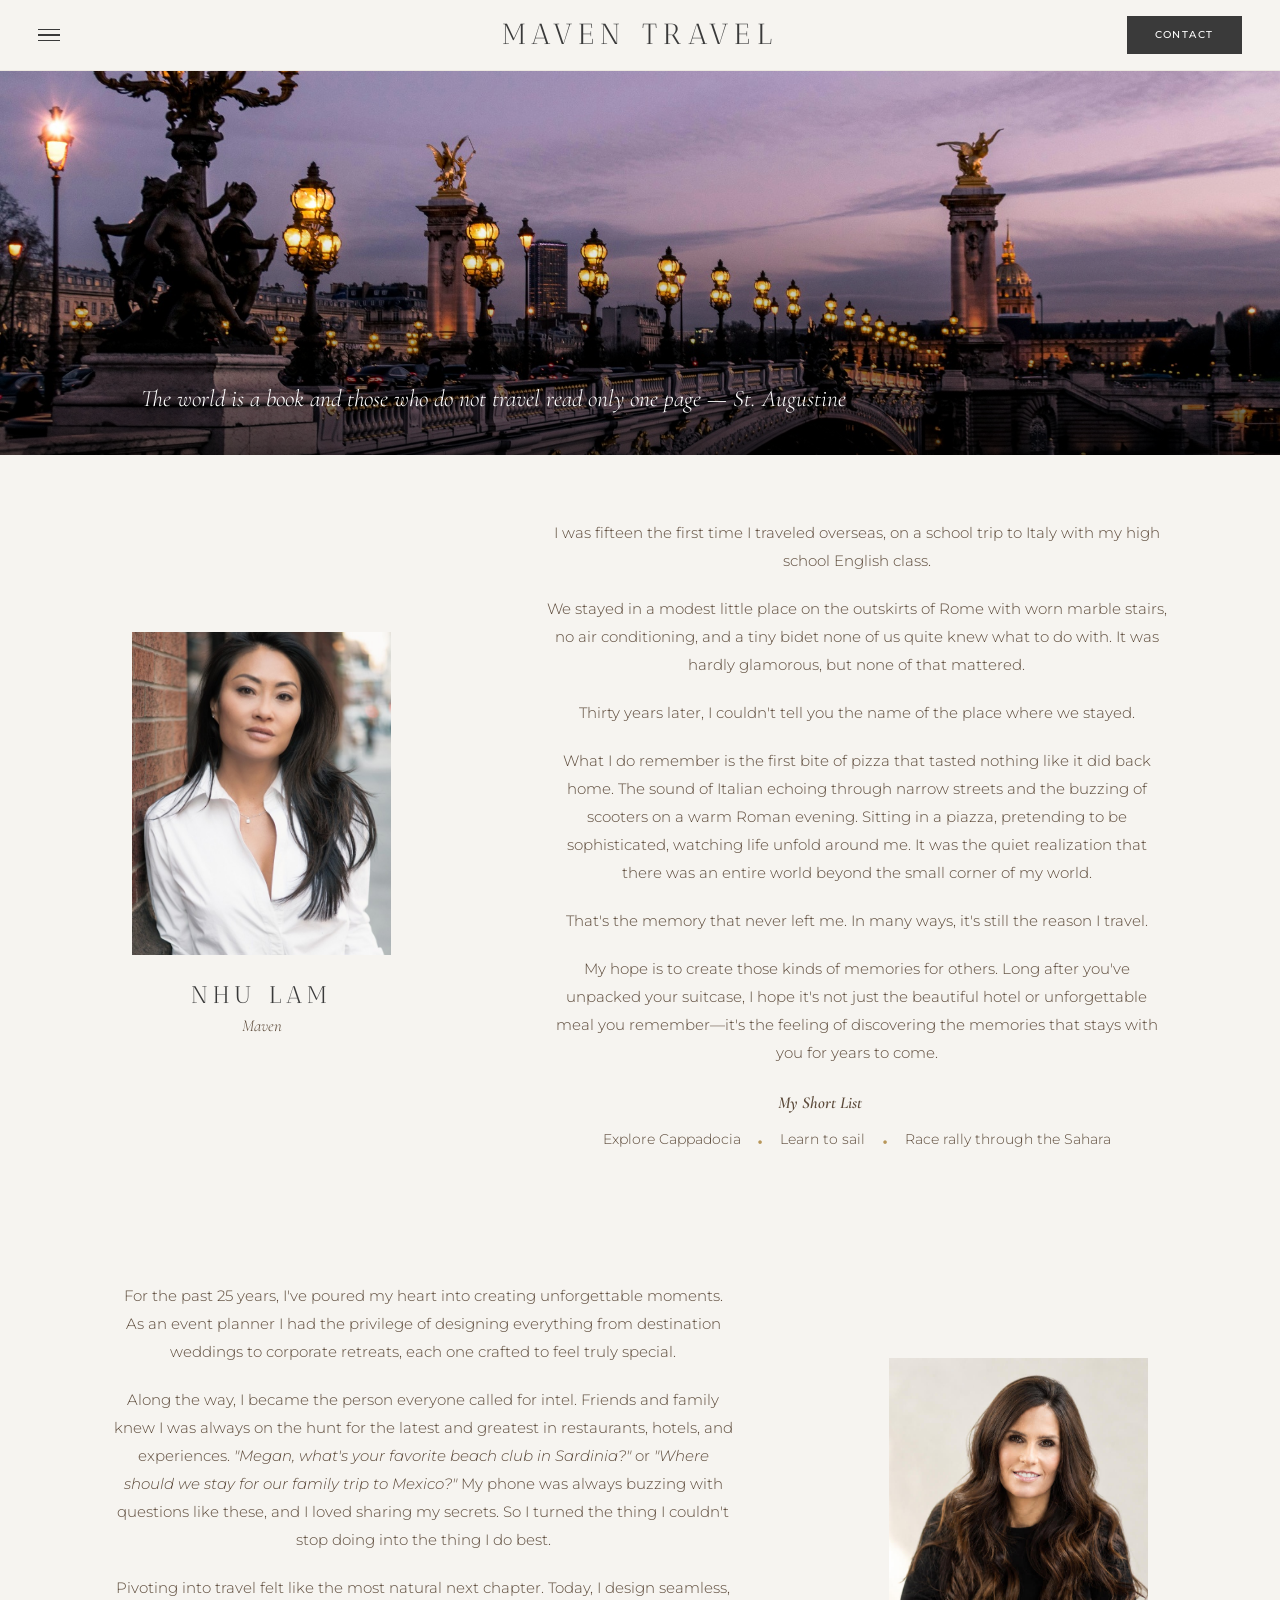
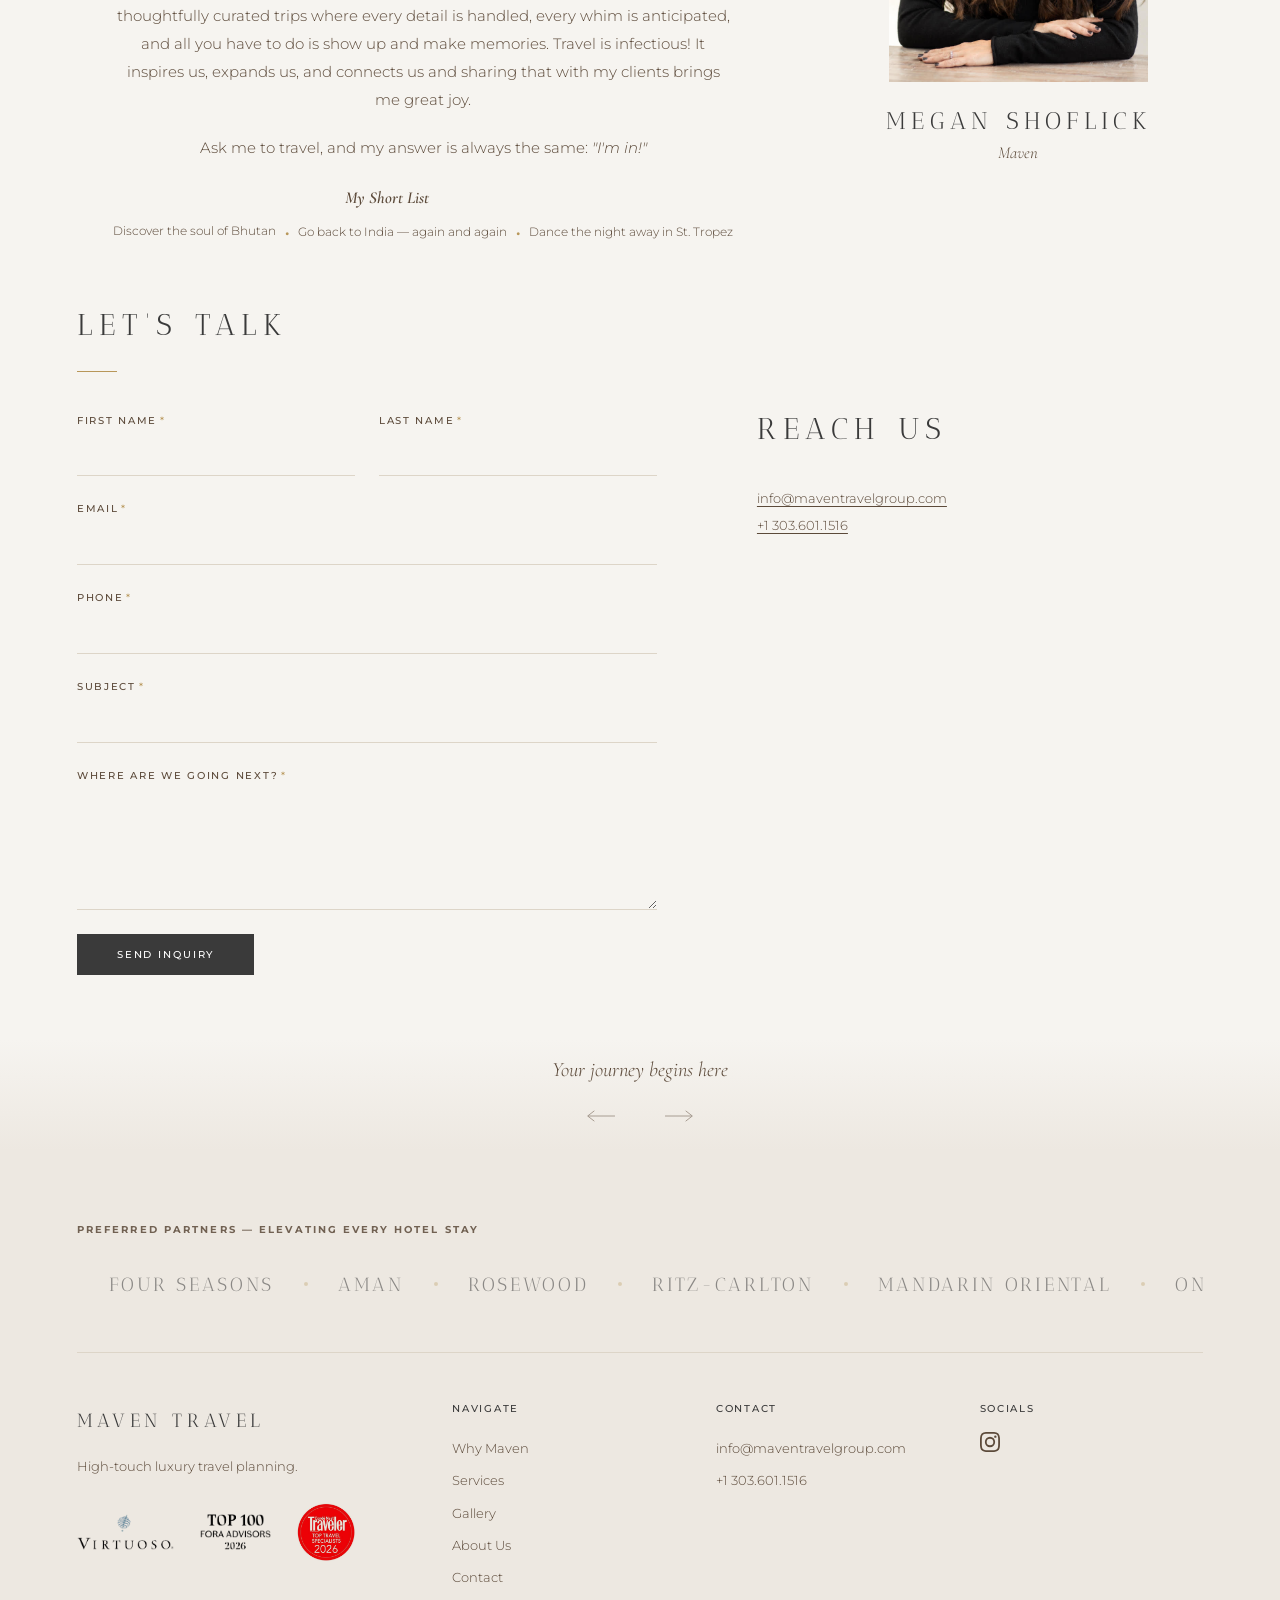
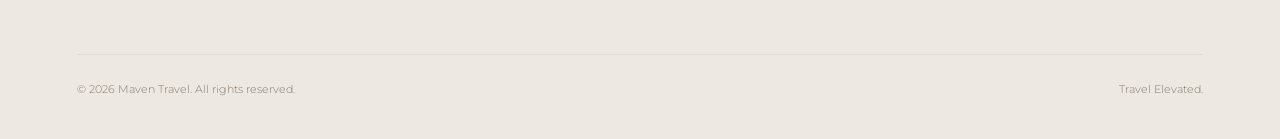
==== commit 86d24a20: "Footer: Virtuoso / Fora Top 100 / Conde Nast Traveler badges under the brand tagline Trimmed white m" ====
--- a/about.html
+++ b/about.html
@@ -10,6 +10,10 @@
     <link rel="preconnect" href="https://fonts.gstatic.com" crossorigin>
     <link href="https://fonts.googleapis.com/css2?family=Antic+Didone&family=Cormorant+Garamond:ital,wght@0,300;0,400;0,500;1,300;1,400;1,600&family=Montserrat:wght@300;400;500&display=swap" rel="stylesheet">
     <link rel="stylesheet" href="assets/css/style.css">
+    <link rel="icon" type="image/png" sizes="32x32" href="assets/images/favicon.png">
+    <link rel="icon" type="image/png" sizes="16x16" href="assets/images/favicon-16.png">
+    <link rel="icon" type="image/png" sizes="192x192" href="assets/images/favicon-192.png">
+    <link rel="apple-touch-icon" href="assets/images/apple-touch-icon.png">
 </head>
 <body>
 
@@ -220,6 +224,11 @@
                 <div>
                     <div class="footer__brand">Maven Travel</div>
                     <p class="footer__tagline">High-touch luxury travel planning.</p>
+                    <div class="footer__badges">
+                        <img src="assets/images/badge-virtuoso.png" alt="Virtuoso member agency" loading="lazy">
+                        <img src="assets/images/badge-fora-top100.png" alt="Fora Top 100 Advisors 2026" loading="lazy">
+                        <img class="footer__badge--round" src="assets/images/badge-cnt-specialists.png" alt="Condé Nast Traveler Top Travel Specialists 2026" loading="lazy">
+                    </div>
                 </div>
                 <div>
                     <h4 class="footer__col-title">Navigate</h4>
--- a/assets/css/style.css
+++ b/assets/css/style.css
@@ -1214,6 +1214,25 @@
     line-height: 1.7;
 }
 
+.footer__badges {
+    display: flex;
+    align-items: center;
+    flex-wrap: wrap;
+    gap: 26px;
+    margin-top: 26px;
+}
+
+.footer__badges img {
+    height: 36px;
+    width: auto;
+    /* multiply melts the logos' white boxes into the beige footer */
+    mix-blend-mode: multiply;
+}
+
+.footer__badges .footer__badge--round {
+    height: 58px;
+}
+
 .footer__col-title {
     font-size: 0.6rem;
     font-weight: 500;
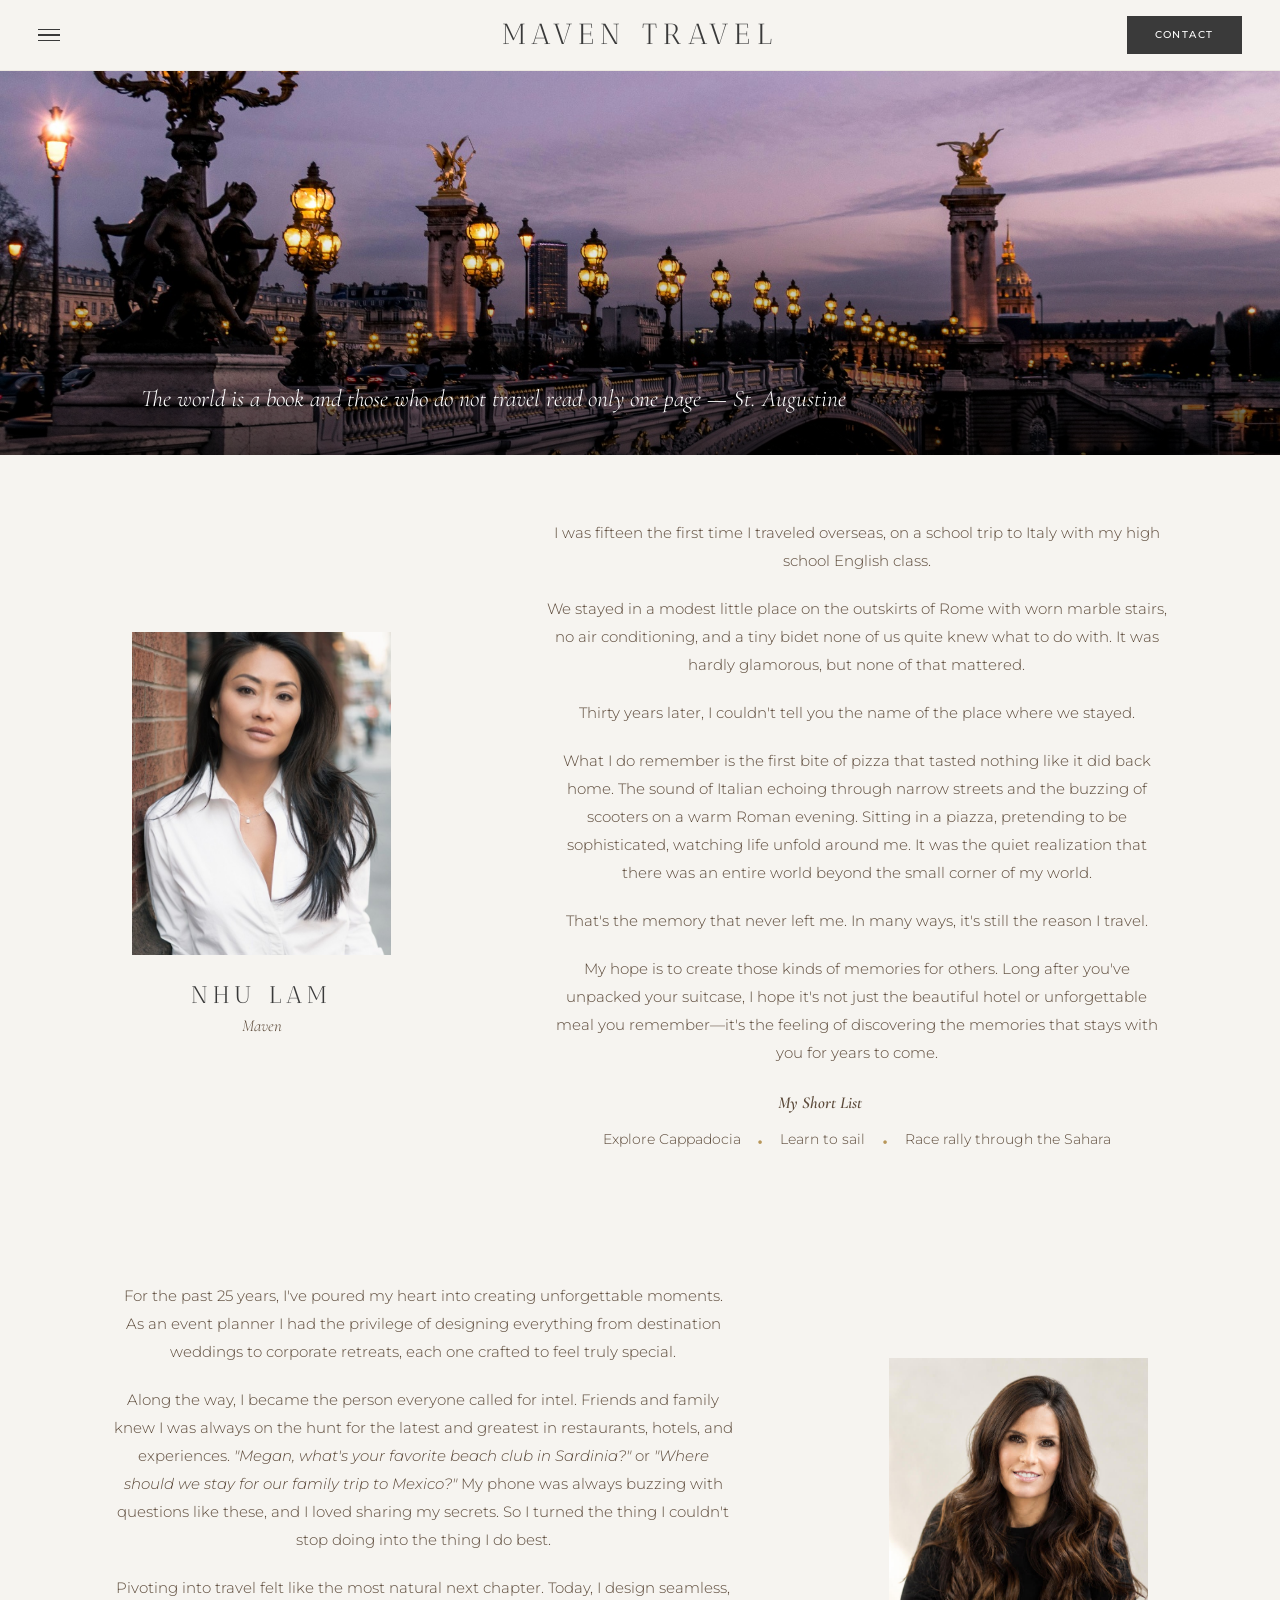
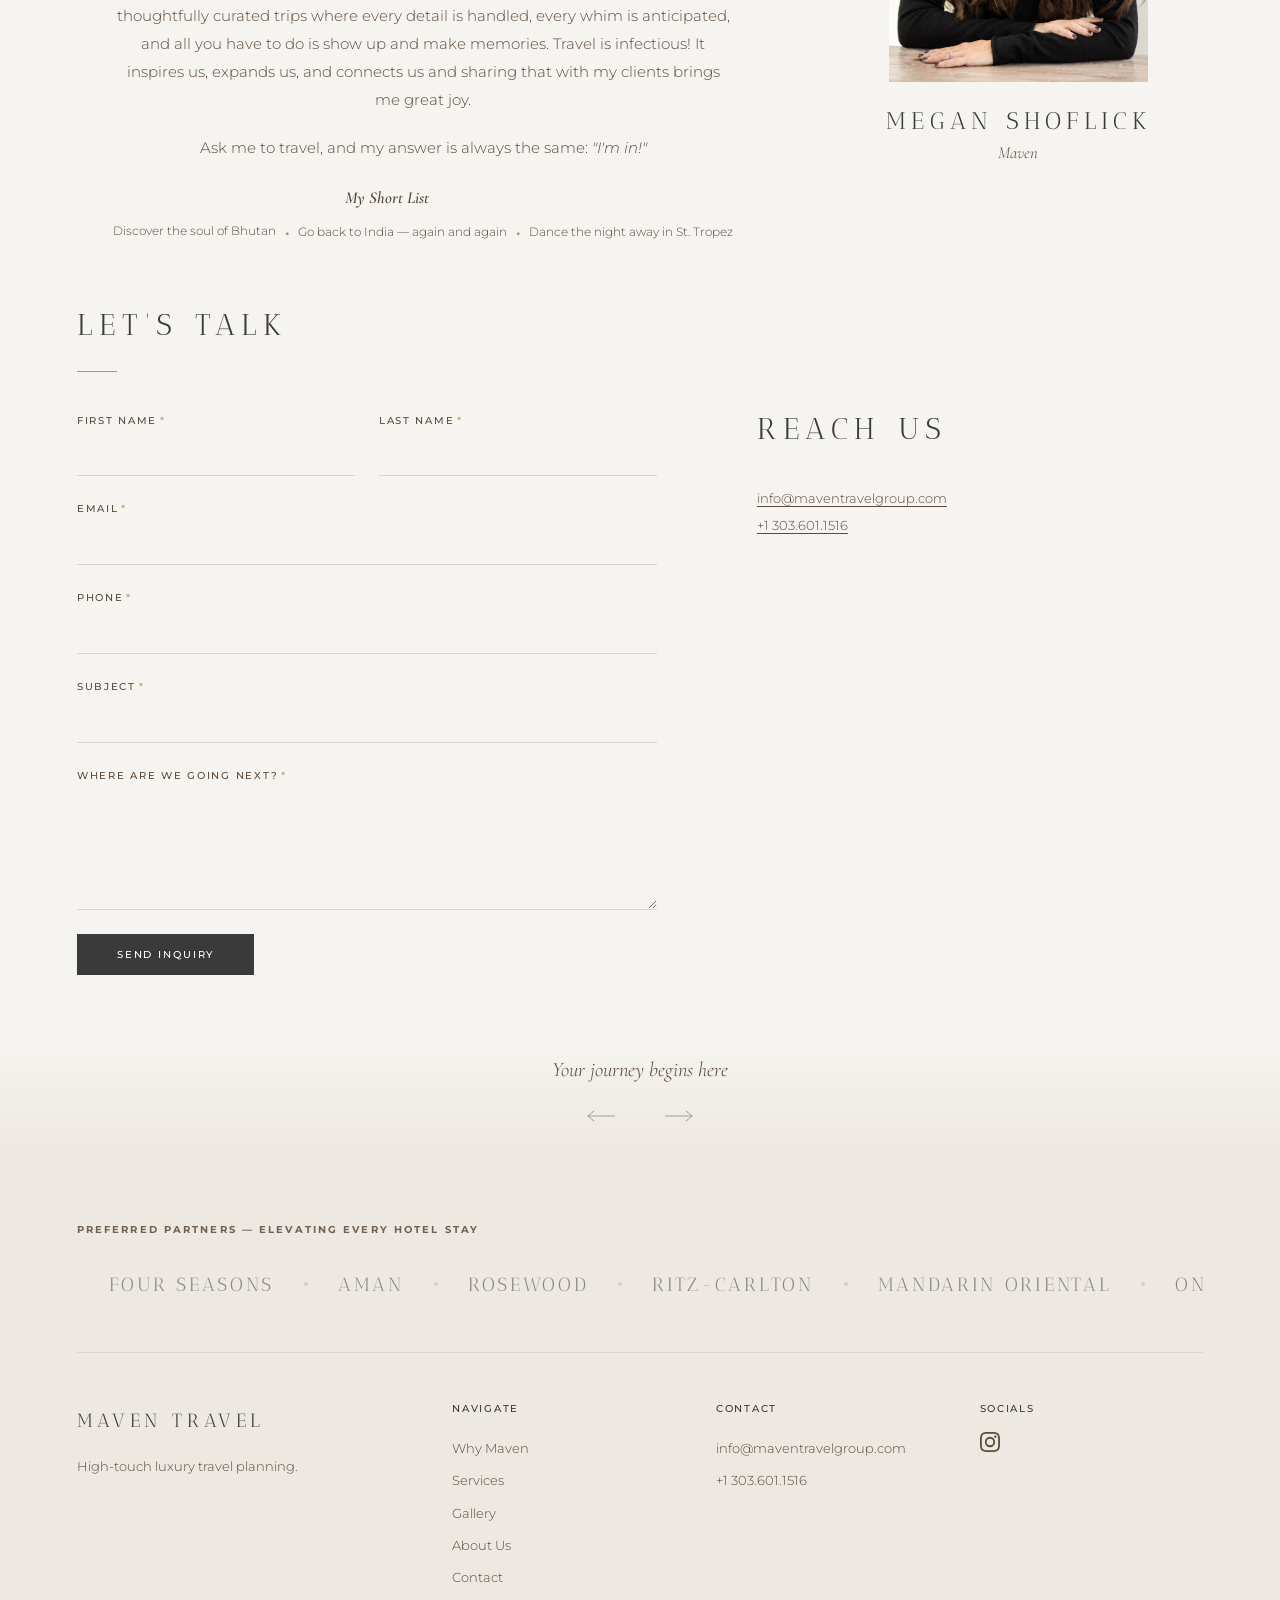
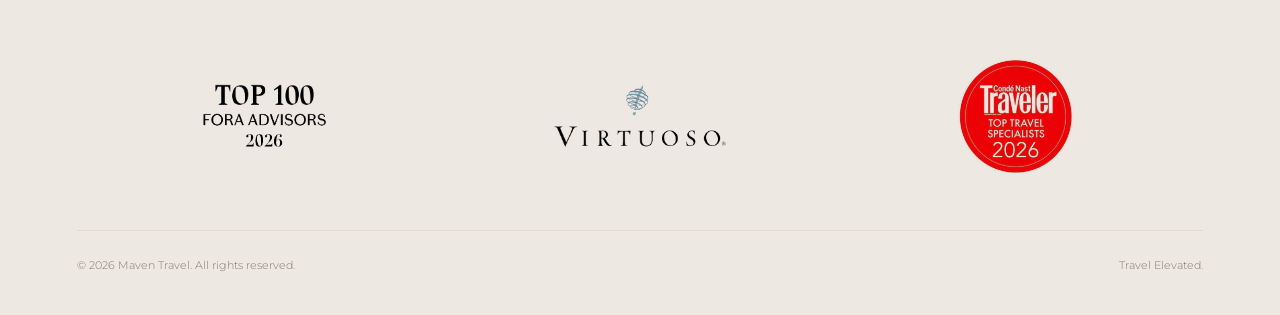
==== commit 54317a5f: "Footer badges: full-width row below all columns — Fora left, Virtuoso center, CNT right, enlarged Co" ====
--- a/about.html
+++ b/about.html
@@ -224,11 +224,6 @@
                 <div>
                     <div class="footer__brand">Maven Travel</div>
                     <p class="footer__tagline">High-touch luxury travel planning.</p>
-                    <div class="footer__badges">
-                        <img src="assets/images/badge-virtuoso.png" alt="Virtuoso member agency" loading="lazy">
-                        <img src="assets/images/badge-fora-top100.png" alt="Fora Top 100 Advisors 2026" loading="lazy">
-                        <img class="footer__badge--round" src="assets/images/badge-cnt-specialists.png" alt="Condé Nast Traveler Top Travel Specialists 2026" loading="lazy">
-                    </div>
                 </div>
                 <div>
                     <h4 class="footer__col-title">Navigate</h4>
@@ -252,6 +247,11 @@
                     </div>
                 </div>
             </div>
+            <div class="footer__badges">
+                <img src="assets/images/badge-fora-top100.png" alt="Fora Top 100 Advisors 2026" loading="lazy">
+                <img class="footer__badge--wide" src="assets/images/badge-virtuoso.png" alt="Virtuoso member agency" loading="lazy">
+                <img class="footer__badge--round" src="assets/images/badge-cnt-specialists.png" alt="Condé Nast Traveler Top Travel Specialists 2026" loading="lazy">
+            </div>
             <div class="footer__bottom">
                 <span>&copy; 2026 Maven Travel. All rights reserved.</span>
                 <span>Travel Elevated.</span>
--- a/assets/css/style.css
+++ b/assets/css/style.css
@@ -1215,22 +1215,38 @@
 }
 
 .footer__badges {
-    display: flex;
+    display: grid;
+    grid-template-columns: repeat(3, 1fr);
+    justify-items: center;
     align-items: center;
-    flex-wrap: wrap;
-    gap: 26px;
-    margin-top: 26px;
+    margin: 64px 0 56px;
 }
 
 .footer__badges img {
-    height: 36px;
+    height: 64px;
     width: auto;
     /* multiply melts the logos' white boxes into the beige footer */
     mix-blend-mode: multiply;
 }
 
 .footer__badges .footer__badge--round {
-    height: 58px;
+    height: 116px;
+}
+
+@media (max-width: 640px) {
+    .footer__badges {
+        grid-template-columns: 1fr;
+        gap: 34px;
+        margin: 44px 0 40px;
+    }
+
+    .footer__badges img {
+        height: 48px;
+    }
+
+    .footer__badges .footer__badge--round {
+        height: 88px;
+    }
 }
 
 .footer__col-title {
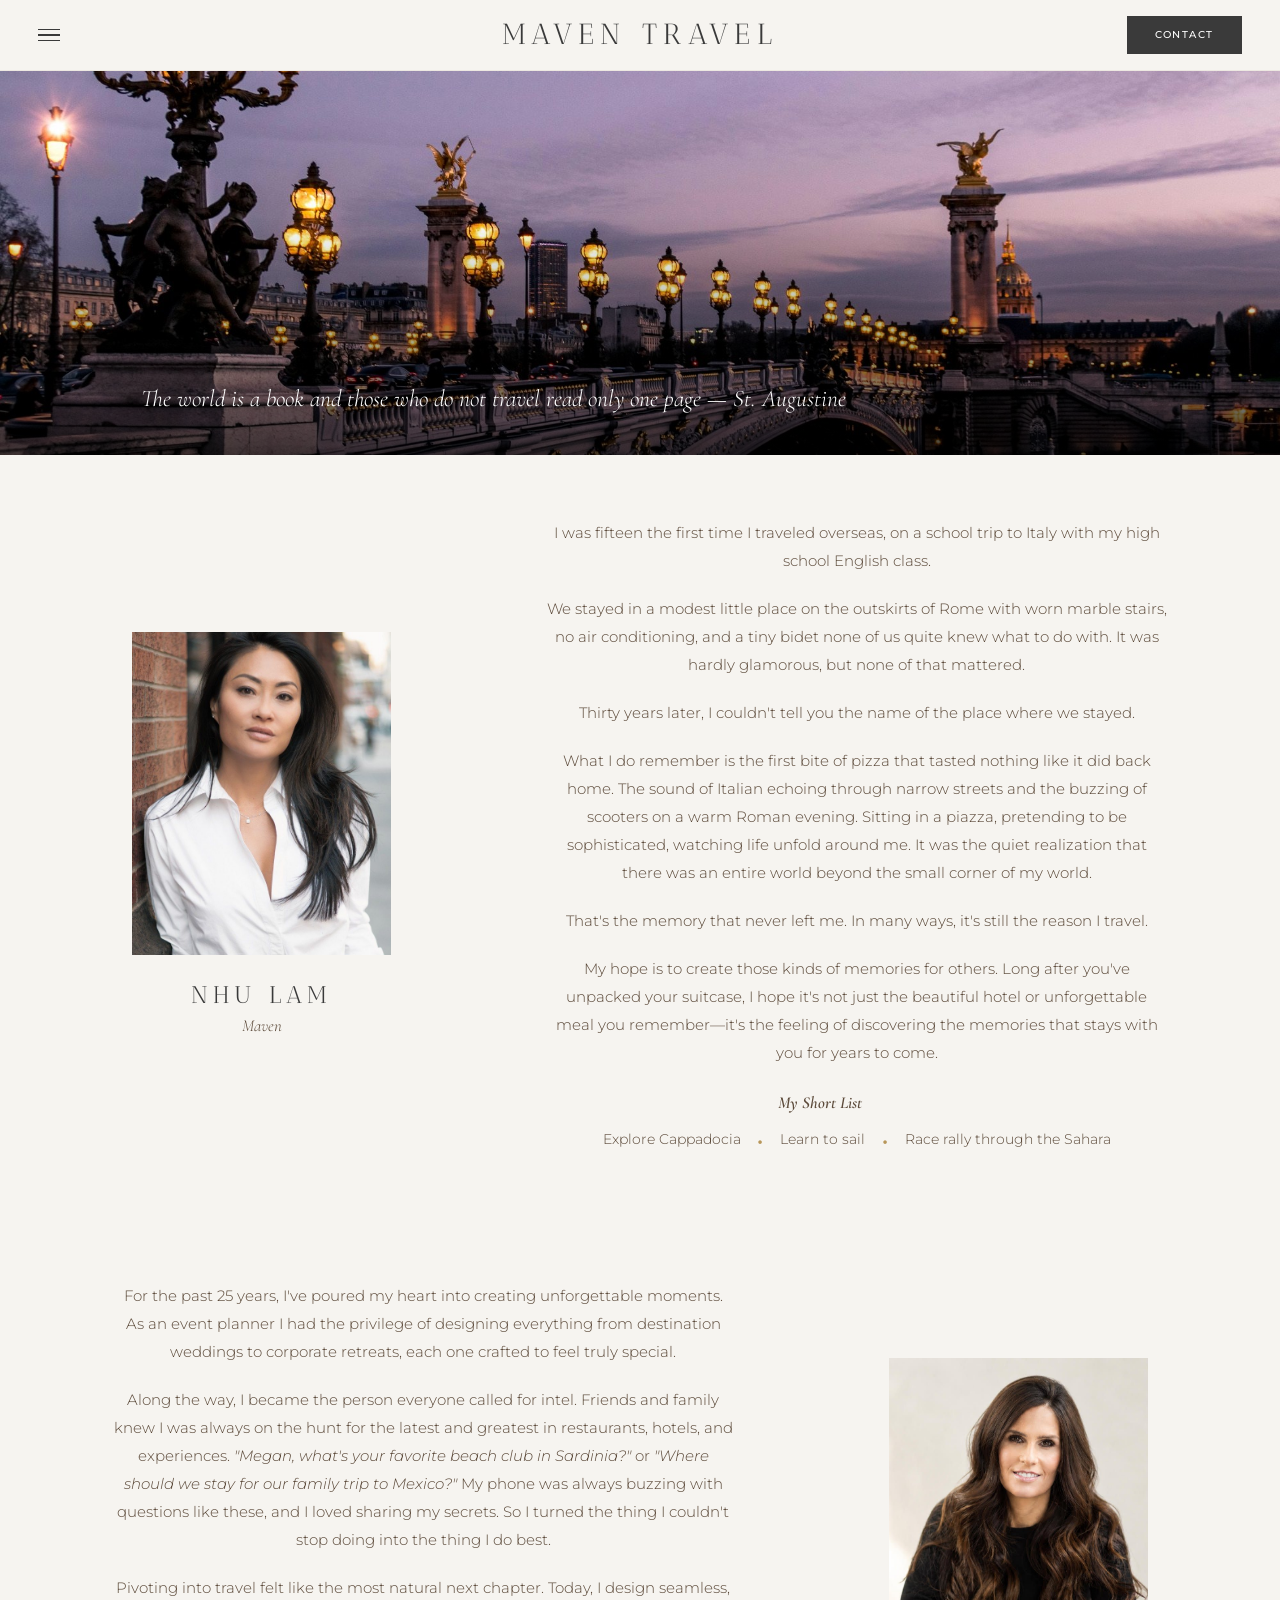
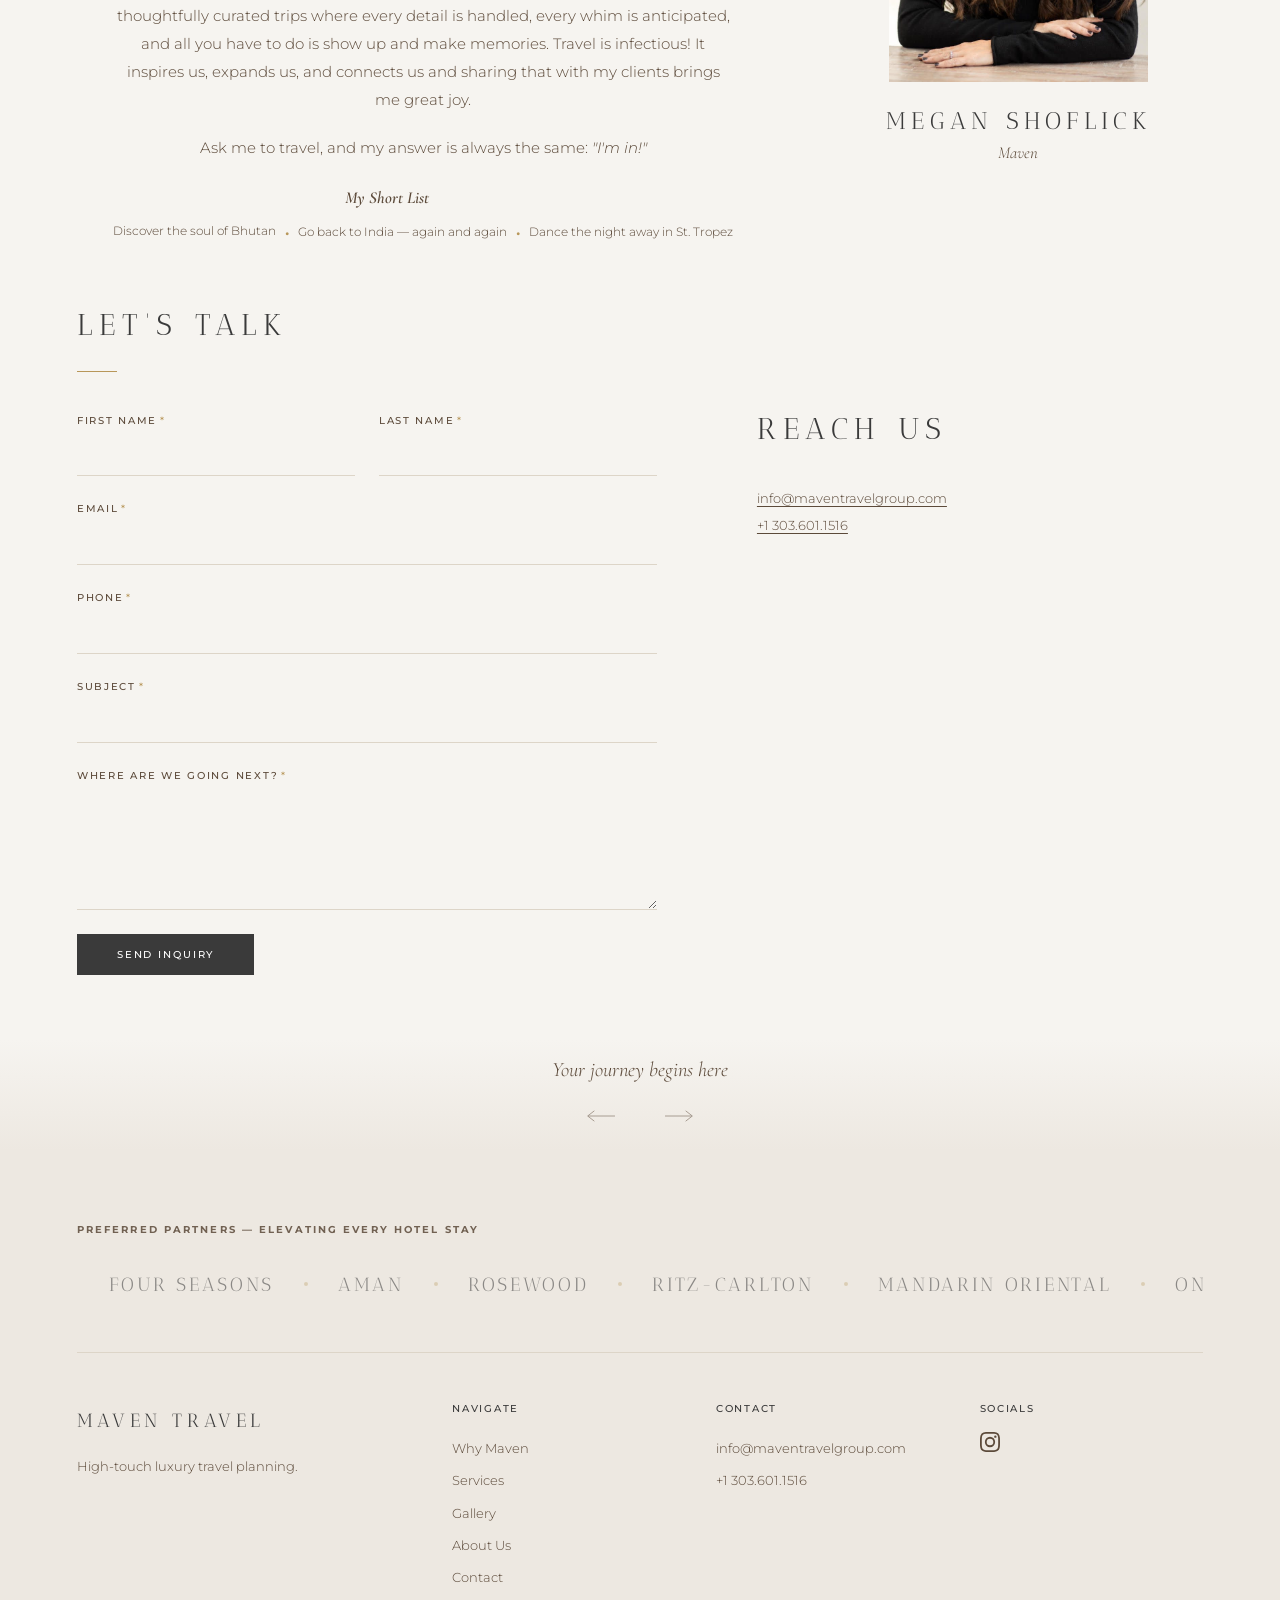
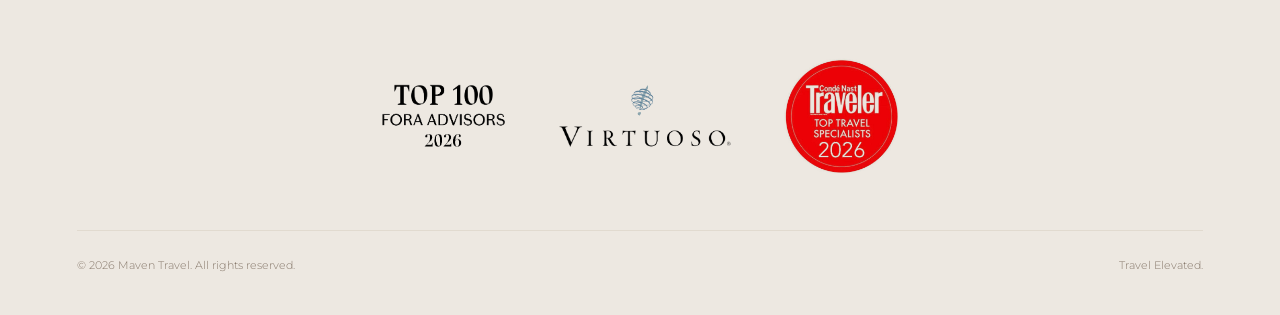
==== commit eae9d812: "Invisible SEO pass: metadata, structured data, headings, machine files, image optimization - Canonic" ====
--- a/about.html
+++ b/about.html
@@ -5,7 +5,16 @@
     <meta name="viewport" content="width=device-width, initial-scale=1.0">
     <script>document.documentElement.classList.add('has-js');</script>
     <title>The Mavens Behind the Magic — Maven Travel</title>
-    <meta name="description" content="Meet Nhu and Megan — the passionate travel advisors behind Maven Travel.">
+    <meta name="description" content="Meet Nhu Lam and Megan Shoflick — the luxury travel advisors behind Maven Travel Group, named Condé Nast Traveler Top Travel Specialists and Fora Top 100 Advisors.">
+    <link rel="canonical" href="https://maventravelgroup.com/about.html">
+    <meta property="og:type" content="website">
+    <meta property="og:site_name" content="Maven Travel Group">
+    <meta property="og:title" content="The Mavens Behind the Magic — Maven Travel">
+    <meta property="og:description" content="Meet Nhu Lam and Megan Shoflick, the luxury travel advisors behind Maven Travel Group.">
+    <meta property="og:url" content="https://maventravelgroup.com/about.html">
+    <meta property="og:image" content="https://maventravelgroup.com/assets/images/paris-pont-alexandre.jpg">
+    <meta property="og:image:alt" content="Pont Alexandre III and its golden lamps over the Seine at dusk, Paris">
+    <meta name="twitter:card" content="summary_large_image">
     <link rel="preconnect" href="https://fonts.googleapis.com">
     <link rel="preconnect" href="https://fonts.gstatic.com" crossorigin>
     <link href="https://fonts.googleapis.com/css2?family=Antic+Didone&family=Cormorant+Garamond:ital,wght@0,300;0,400;0,500;1,300;1,400;1,600&family=Montserrat:wght@300;400;500&display=swap" rel="stylesheet">
@@ -53,12 +62,14 @@
         <!-- Hero -->
         <section class="hero hero--cover hero--oneline">
             <div class="hero__media">
-                <img src="assets/images/paris-pont-alexandre.jpg" alt="Pont Alexandre III and its golden lamps over the Seine at dusk, Paris">
+                <img fetchpriority="high" src="assets/images/paris-pont-alexandre.jpg" alt="Pont Alexandre III and its golden lamps over the Seine at dusk, Paris">
             </div>
             <div class="hero__text">
                 <p class="hero__subtitle" data-reveal>The world is a book and those who do not travel read only one page — St. Augustine</p>
             </div>
         </section>
+
+        <h1 class="sr-only">The Mavens Behind the Magic — Meet the Advisors of Maven Travel Group</h1>
 
         <!-- Nhu -->
         <section class="section section--pt-tight section--pb-0">
--- a/assets/css/style.css
+++ b/assets/css/style.css
@@ -71,6 +71,22 @@
 h1 { font-size: clamp(2.6rem, 5vw, 4.5rem); }
 h2 { font-size: clamp(1.6rem, 2.35vw, 2.1rem); }
 h3 { font-size: clamp(1.3rem, 2vw, 1.7rem); }
+
+/* Page-topic headings promoted to h1 for document structure; renders at h2 scale */
+.h-sub { font-size: clamp(1.6rem, 2.35vw, 2.1rem); }
+
+/* Visually hidden, read by assistive tech and crawlers */
+.sr-only {
+    position: absolute;
+    width: 1px;
+    height: 1px;
+    padding: 0;
+    margin: -1px;
+    overflow: hidden;
+    clip: rect(0 0 0 0);
+    white-space: nowrap;
+    border: 0;
+}
 
 h4 {
     font-family: var(--font-body);
@@ -1215,10 +1231,10 @@
 }
 
 .footer__badges {
-    display: grid;
-    grid-template-columns: repeat(3, 1fr);
-    justify-items: center;
+    display: flex;
+    justify-content: center;
     align-items: center;
+    gap: 52px;
     margin: 64px 0 56px;
 }
 
@@ -1390,6 +1406,7 @@
 }
 
 .welcome-split__text > * { margin: 0; }
+.welcome-split__text h1,
 .welcome-split__text h2 { margin-bottom: 4px; }
 .welcome-split__text > * + * { margin-top: 46px; }
 .welcome-split__text .gold-bar { margin-top: 16px; }
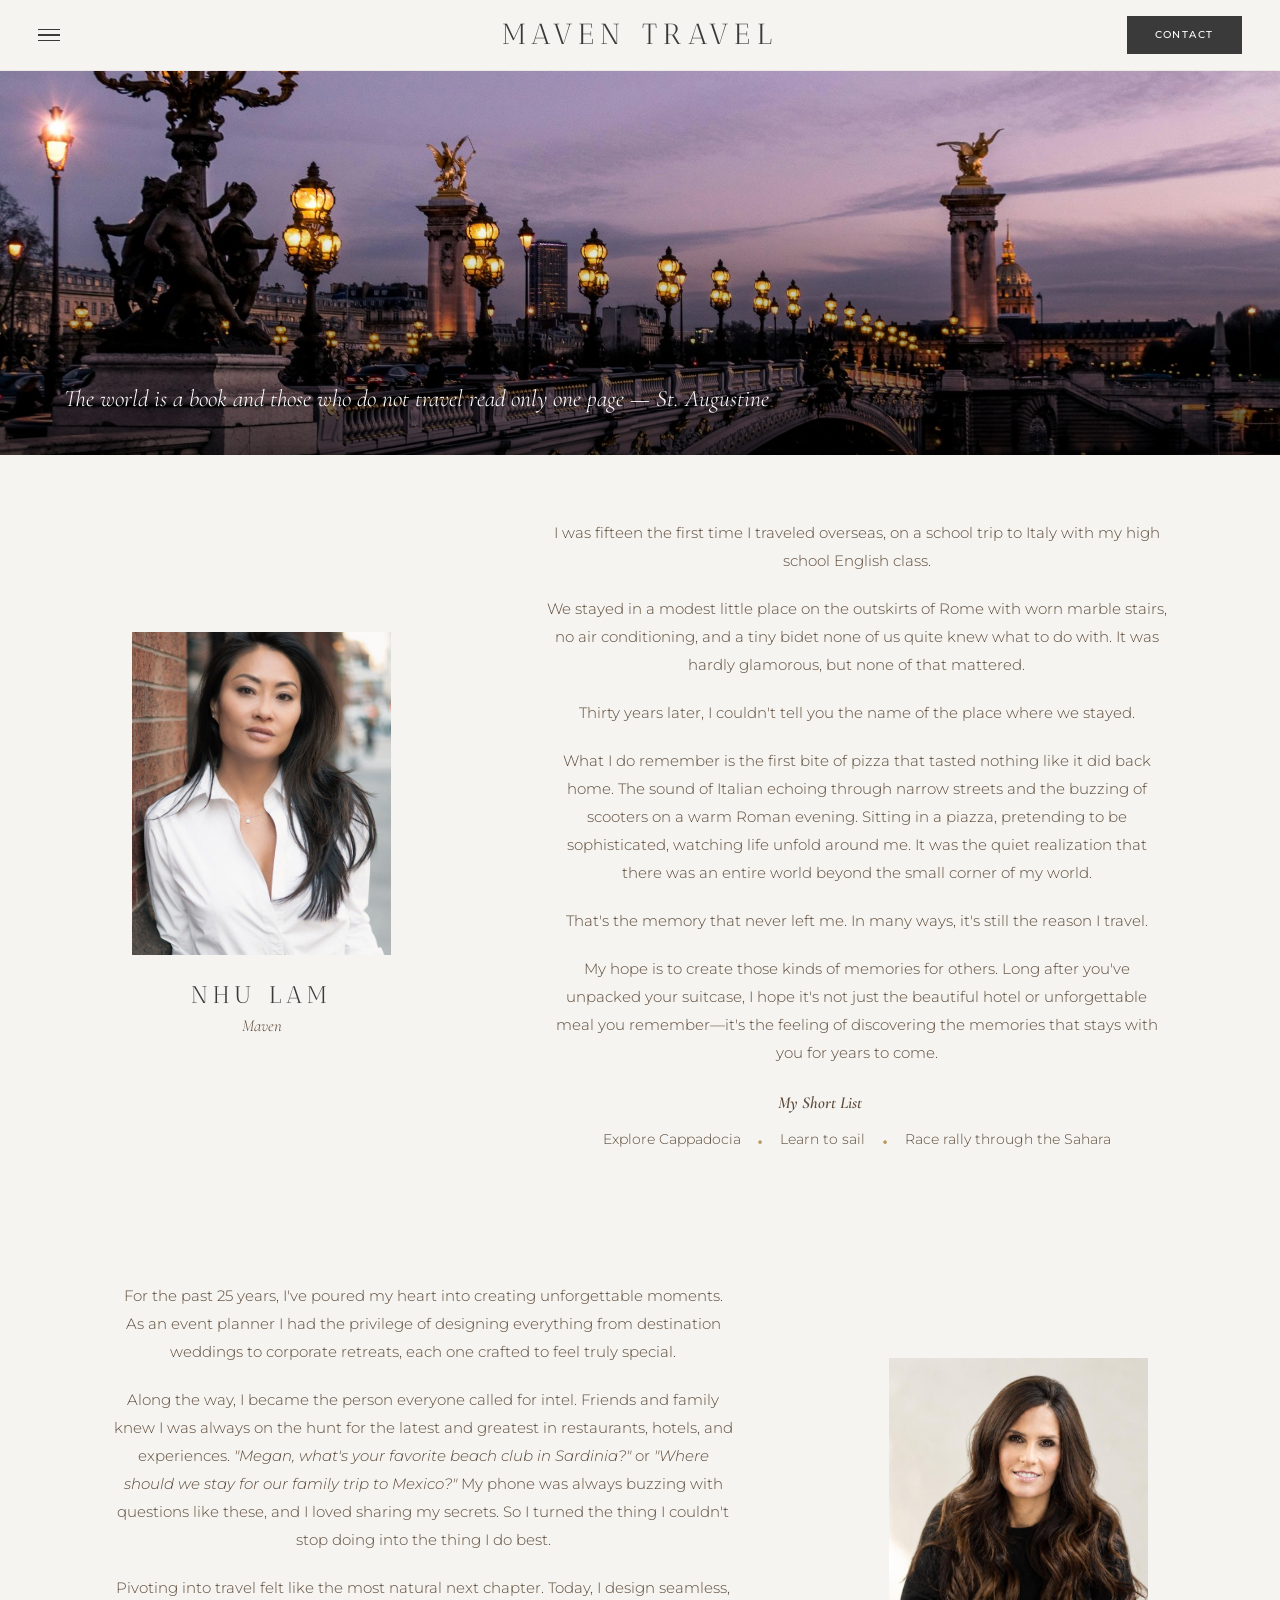
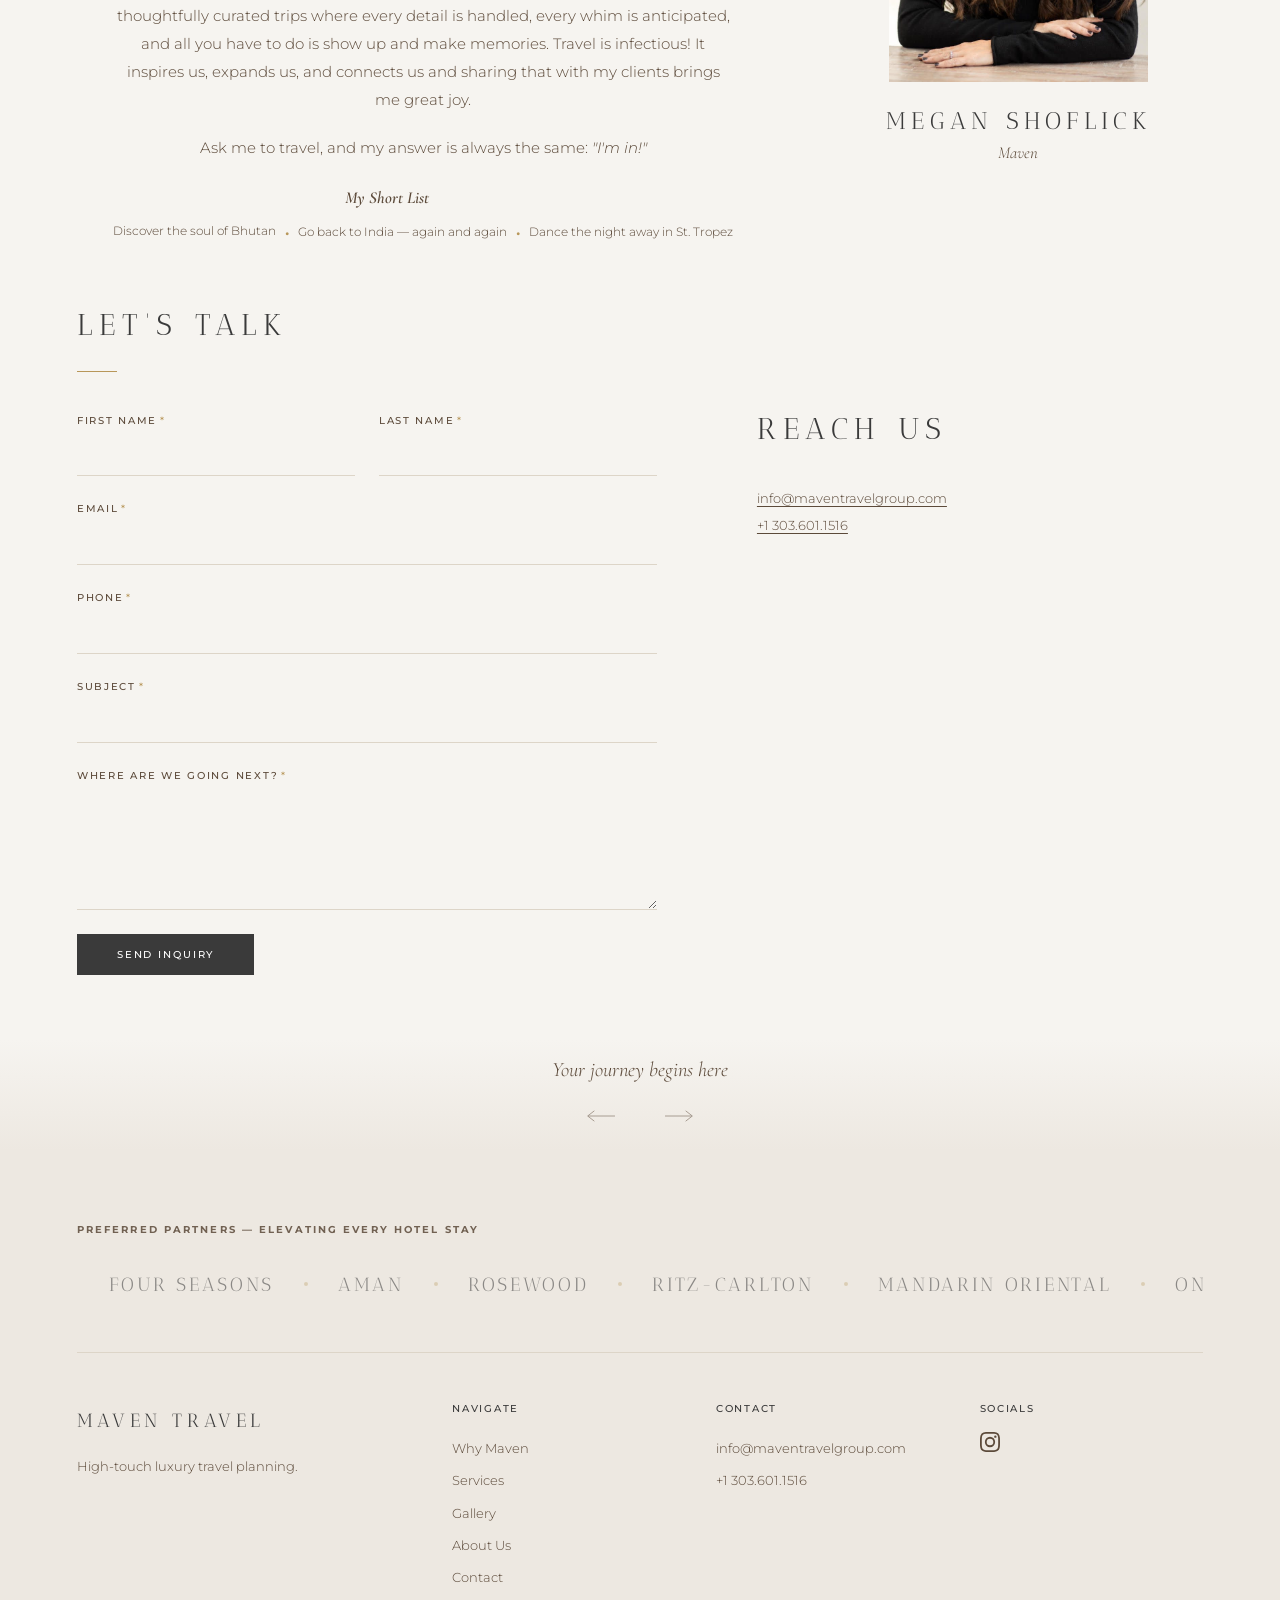
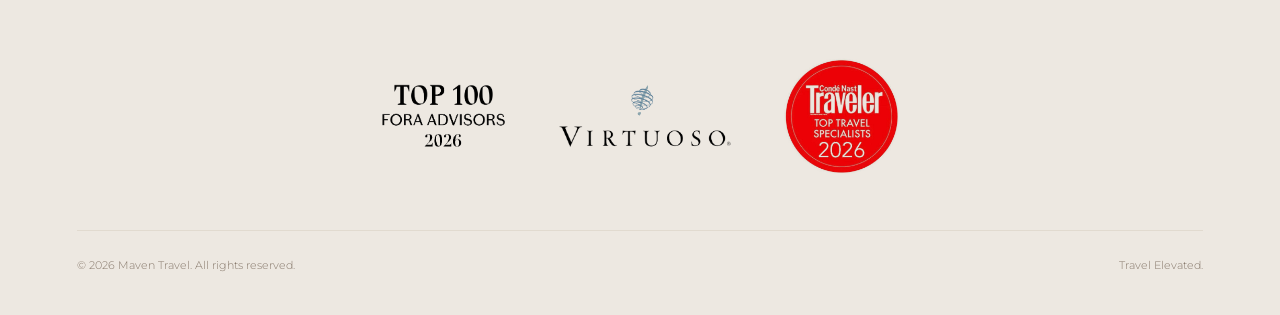
==== commit 310c47db: "Contact form: switch to Web3Forms (key-based, no activation loop; strict success check in JS) Co-Aut" ====
--- a/about.html
+++ b/about.html
@@ -142,11 +142,11 @@
 
                     <!-- Form -->
                     <div class="reveal">
-                        <form class="form" action="https://formsubmit.co/info@maventravelgroup.com" method="POST">
-                            <input type="hidden" name="_subject" value="New inquiry from maventravelgroup.com">
-                            <input type="hidden" name="_template" value="table">
-                            <input type="hidden" name="_captcha" value="false">
-                            <input type="text" name="_honey" tabindex="-1" autocomplete="off" aria-hidden="true" style="display:none">
+                        <form class="form" action="https://api.web3forms.com/submit" method="POST">
+                            <input type="hidden" name="access_key" value="d60c4592-44f1-47f7-ae2e-5697b82a1e67">
+                            <input type="hidden" name="subject" value="New inquiry from maventravelgroup.com">
+                            <input type="hidden" name="from_name" value="Maven Travel Website">
+                            <input type="checkbox" name="botcheck" tabindex="-1" autocomplete="off" aria-hidden="true" style="display:none">
                             <div class="form__row">
                                 <div class="form__group">
                                     <label class="form__label" for="firstName">First Name</label>
--- a/assets/css/style.css
+++ b/assets/css/style.css
@@ -340,11 +340,11 @@
     position: absolute;
     top: 0;
     left: 0;
-    width: 480px;
+    width: 240px;
     max-width: 85vw;
     height: 100%;
     background: var(--white);
-    padding: 80px 60px 60px;
+    padding: 80px 40px 60px;
     display: flex;
     flex-direction: column;
     justify-content: center;
@@ -528,12 +528,13 @@
     pointer-events: none;
 }
 
-/* Quote overlaid lower-left — italic, no quote marks, like Maven speaking to you */
+/* Quote overlaid lower-left — italic, no quote marks, like Maven speaking to you.
+   Anchored to the hero's left edge (not a centered container) so it stays in the
+   corner on wide screens; the 5% side padding keeps it off the edge. */
 .hero--cover .hero__text {
     position: absolute;
-    left: 50%;
+    left: 0;
     bottom: 0;
-    transform: translateX(-50%);
     width: 88%;
     max-width: var(--container);
     padding: 0 5% 34px;
@@ -1939,7 +1940,8 @@
 
 
     .nav-overlay__panel {
-        width: 100%;
+        width: 50%;
+        min-width: 250px;
         max-width: 100vw;
         padding: 70px 32px 40px;
     }
@@ -1948,6 +1950,13 @@
     .hero--inner .hero__media { aspect-ratio: 16 / 8; }
     .hero--cover .hero__media { aspect-ratio: 4 / 3; }
     .hero--cover .hero__subtitle { font-size: 1.2rem; max-width: 15em; }
+    /* One-line hero quotes: the desktop rule pins them to a single viewport-scaled
+       line, which is unreadably small on phones — wrap and size up instead. */
+    .hero--cover.hero--oneline .hero__subtitle {
+        white-space: normal;
+        font-size: 1.2rem;
+        max-width: 15em;
+    }
     .hero--cover .hero__text { padding: 0 6% 22px; }
     .banner { aspect-ratio: 4 / 3; }
     .banner__text { padding: 0 6% 22px; }
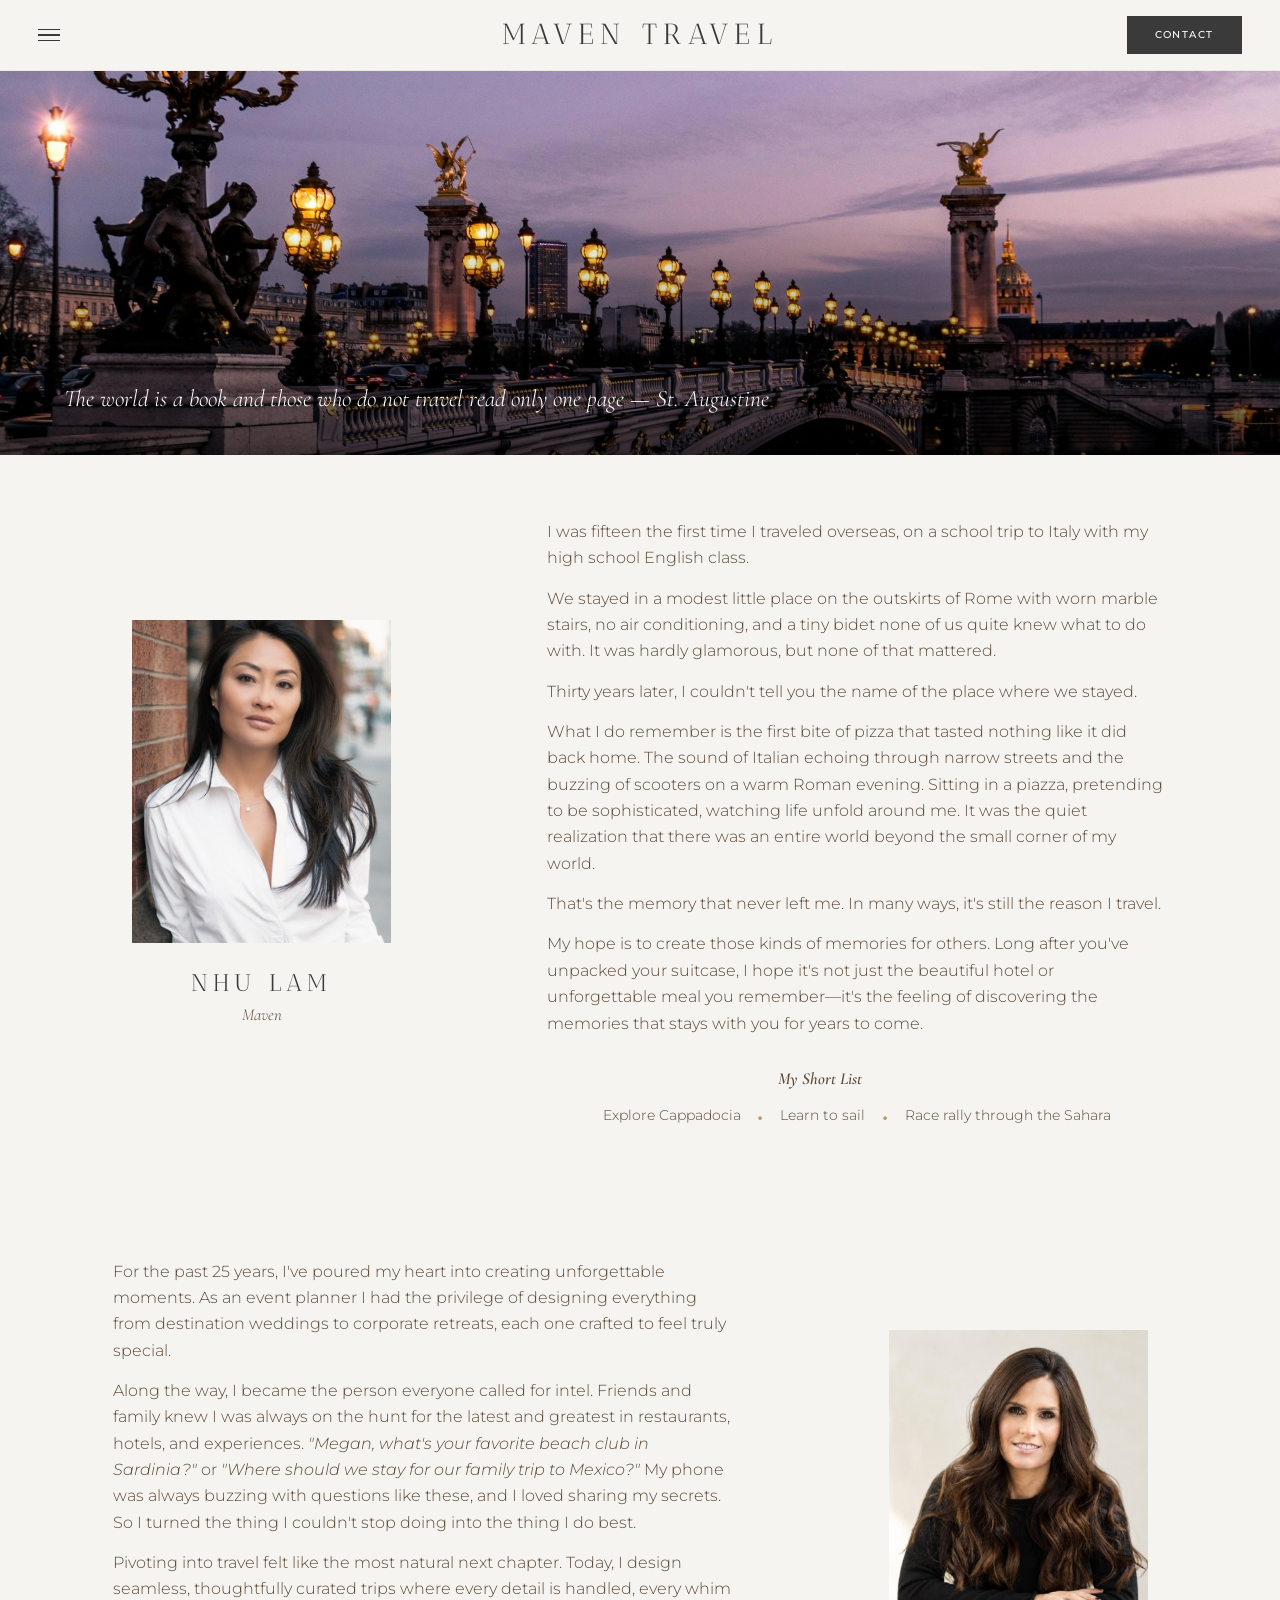
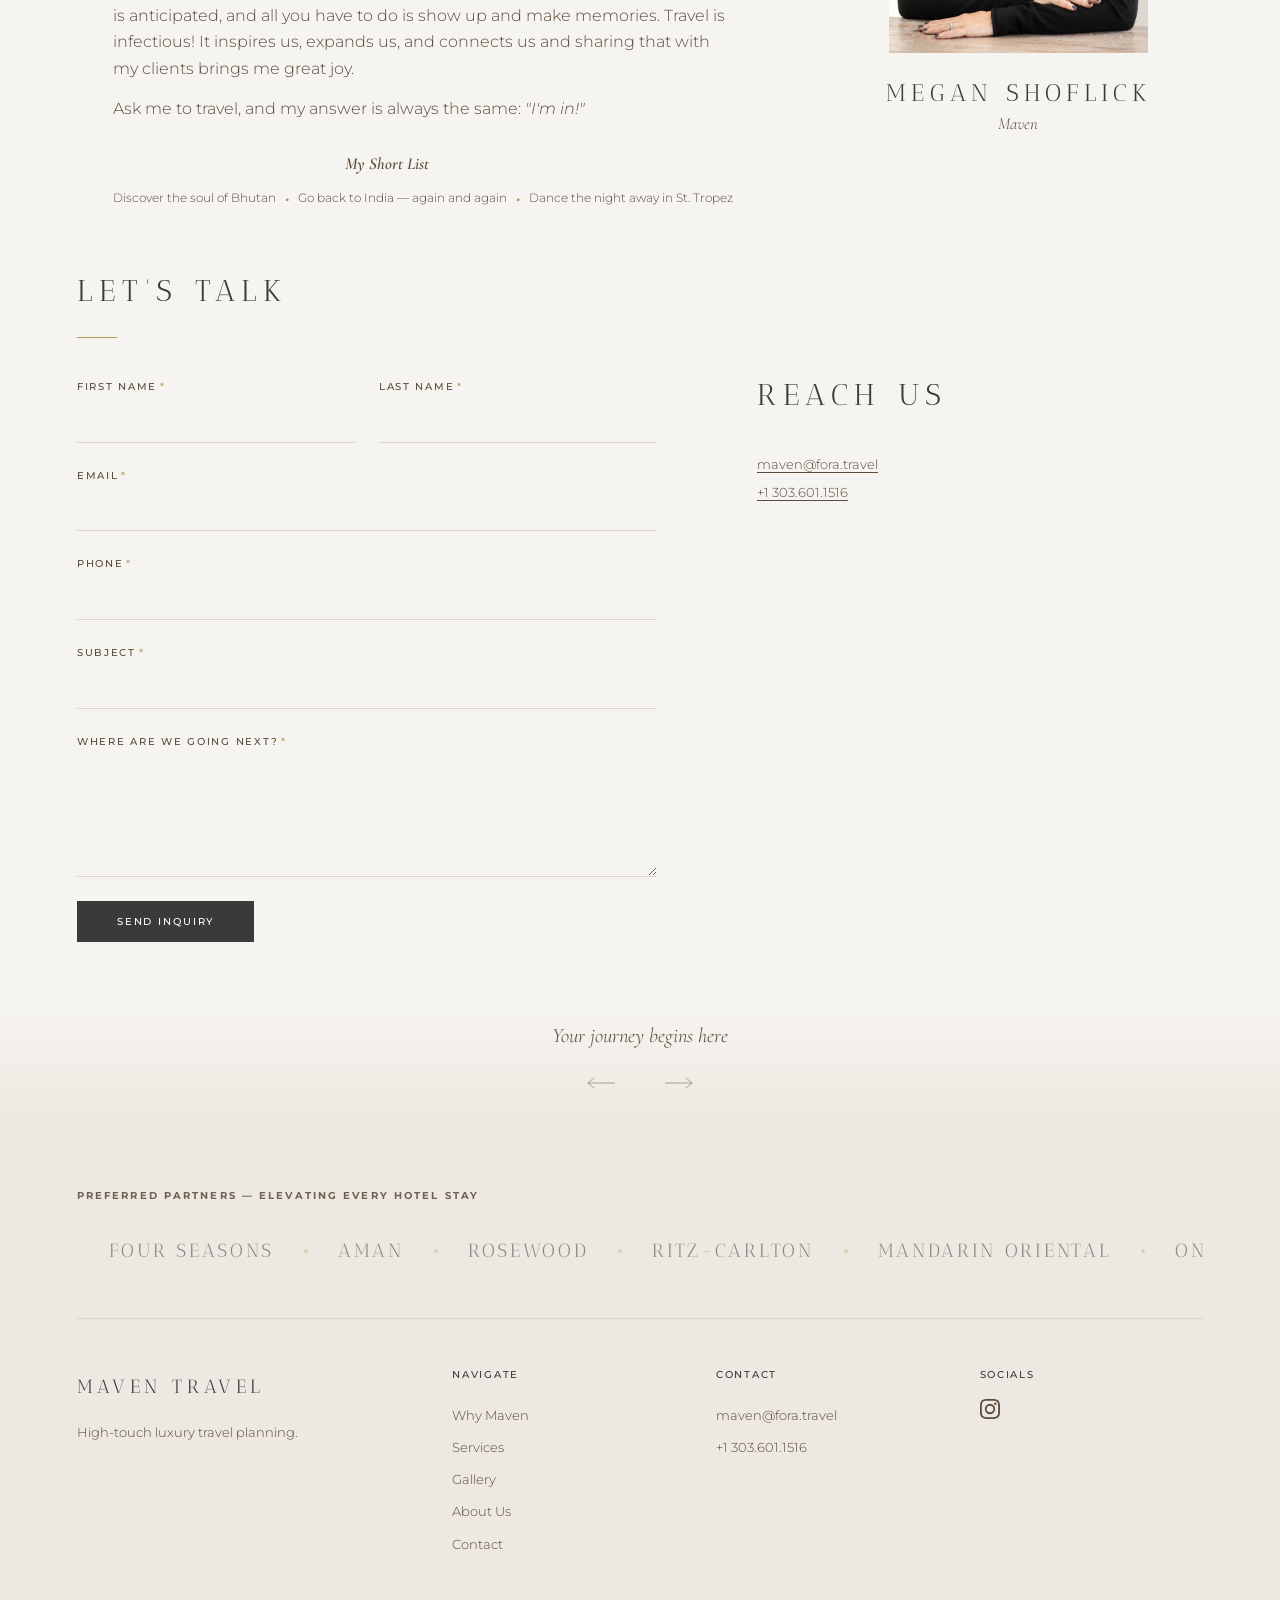
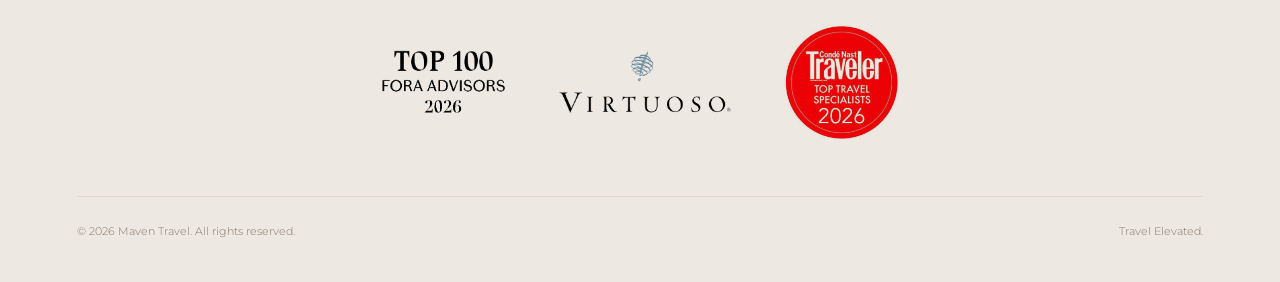
==== commit 5665ffa7: "Change company email to maven@fora.travel Replace info@maventravelgroup.com with maven@fora.travel i" ====
--- a/about.html
+++ b/about.html
@@ -184,7 +184,7 @@
                         <h2 class="mb-lg">Reach us</h2>
 
                         <div class="contact-person">
-                            <p class="contact-person__detail"><a href="mailto:info@maventravelgroup.com">info@maventravelgroup.com</a></p>
+                            <p class="contact-person__detail"><a href="mailto:maven@fora.travel">maven@fora.travel</a></p>
                             <p class="contact-person__detail"><a href="tel:+13036011516">+1 303.601.1516</a></p>
                         </div>
 
@@ -246,7 +246,7 @@
                 </div>
                 <div>
                     <h4 class="footer__col-title">Contact</h4>
-                    <a href="mailto:info@maventravelgroup.com" class="footer__link">info@maventravelgroup.com</a>
+                    <a href="mailto:maven@fora.travel" class="footer__link">maven@fora.travel</a>
                     <a href="tel:+13036011516" class="footer__link">+1 303.601.1516</a>
                 </div>
                 <div>
--- a/assets/css/style.css
+++ b/assets/css/style.css
@@ -946,9 +946,15 @@
 
 .profile__col .gold-bar { margin: 16px 0 0; }
 
+/* Bio copy: slightly smaller and tighter than site body text, but never below
+   15px so it stays comfortable on phones and for weaker eyesight. Left-aligned
+   because centered multi-paragraph text is hard to scan. */
 .profile__bio {
     max-width: 620px;
-    margin: 0 auto 20px;
+    margin: 0 auto 14px;
+    font-size: clamp(15px, 0.3vw + 12px, 15.5px);
+    line-height: 1.7;
+    text-align: left;
 }
 
 .profile__quote {
@@ -979,6 +985,7 @@
     letter-spacing: normal;
     text-transform: none;
     color: var(--brown);
+    margin-top: 26px;
     margin-bottom: 8px;
 }
 
